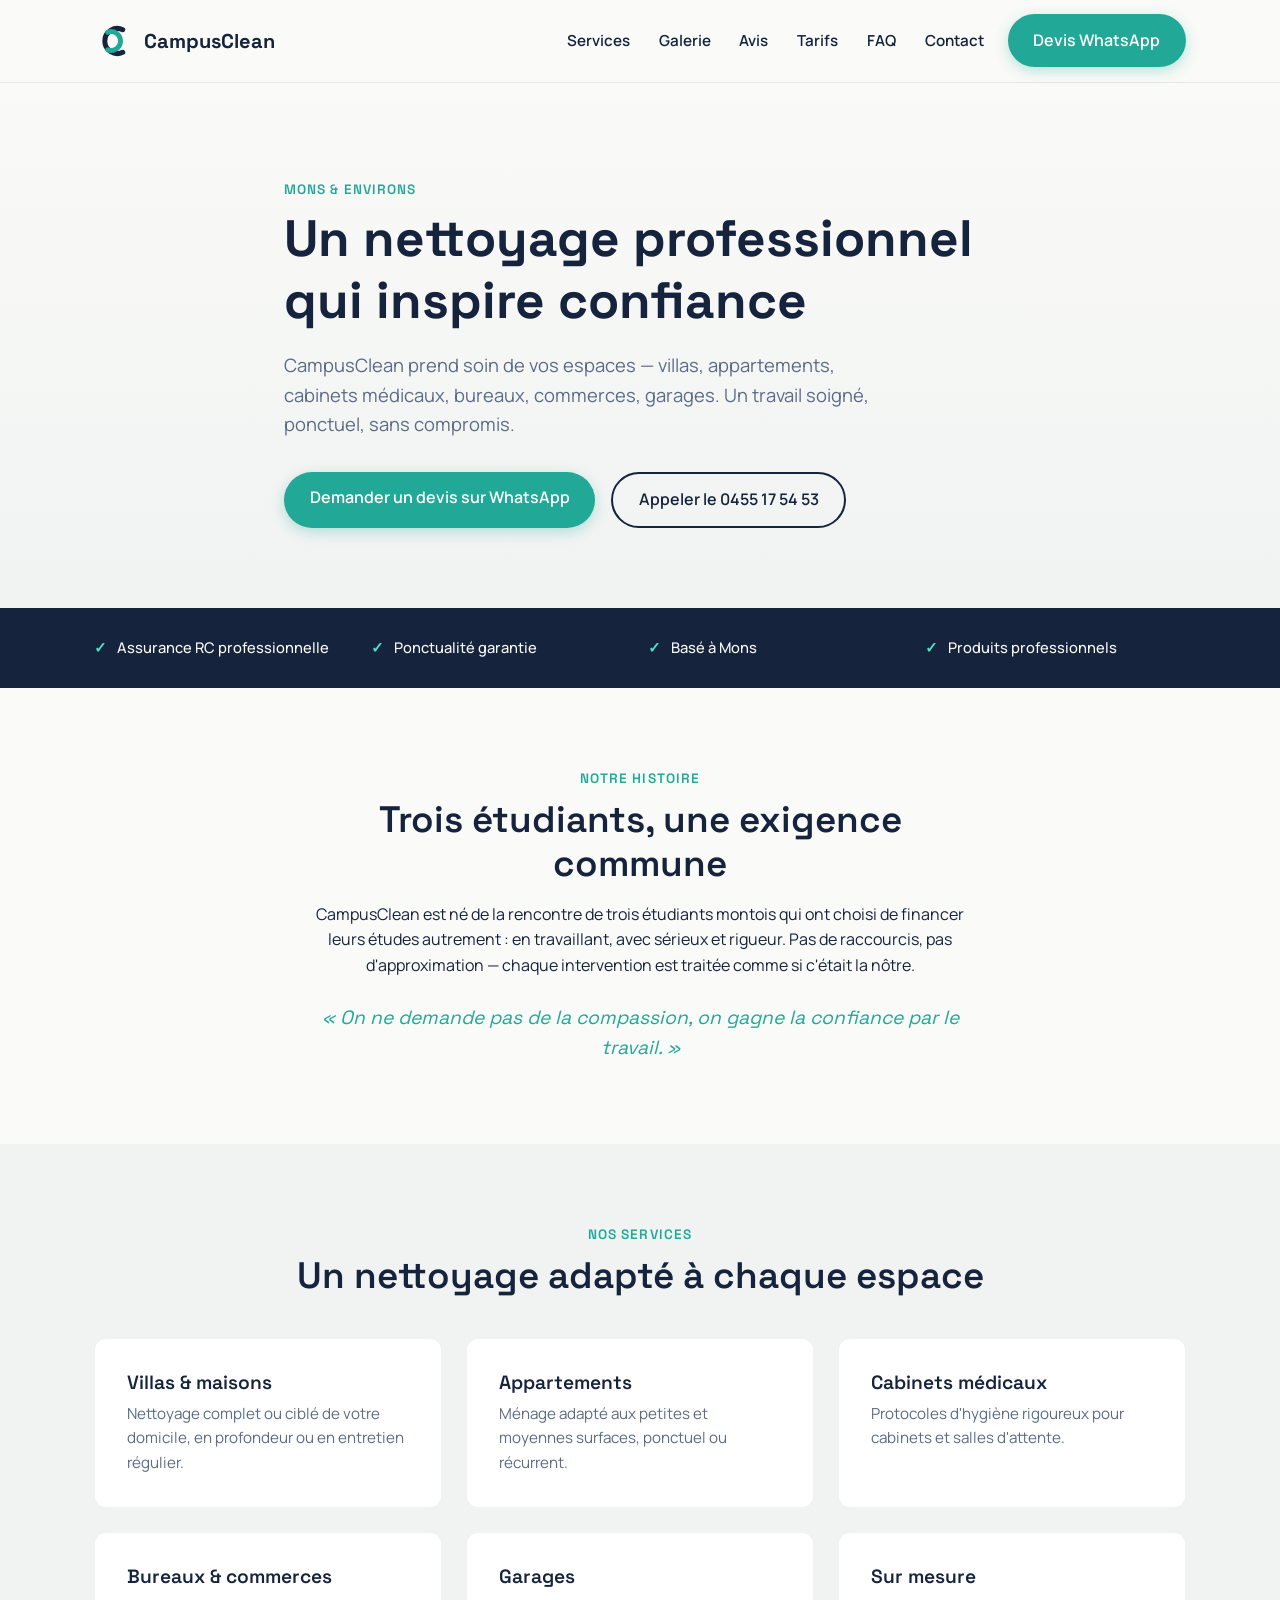
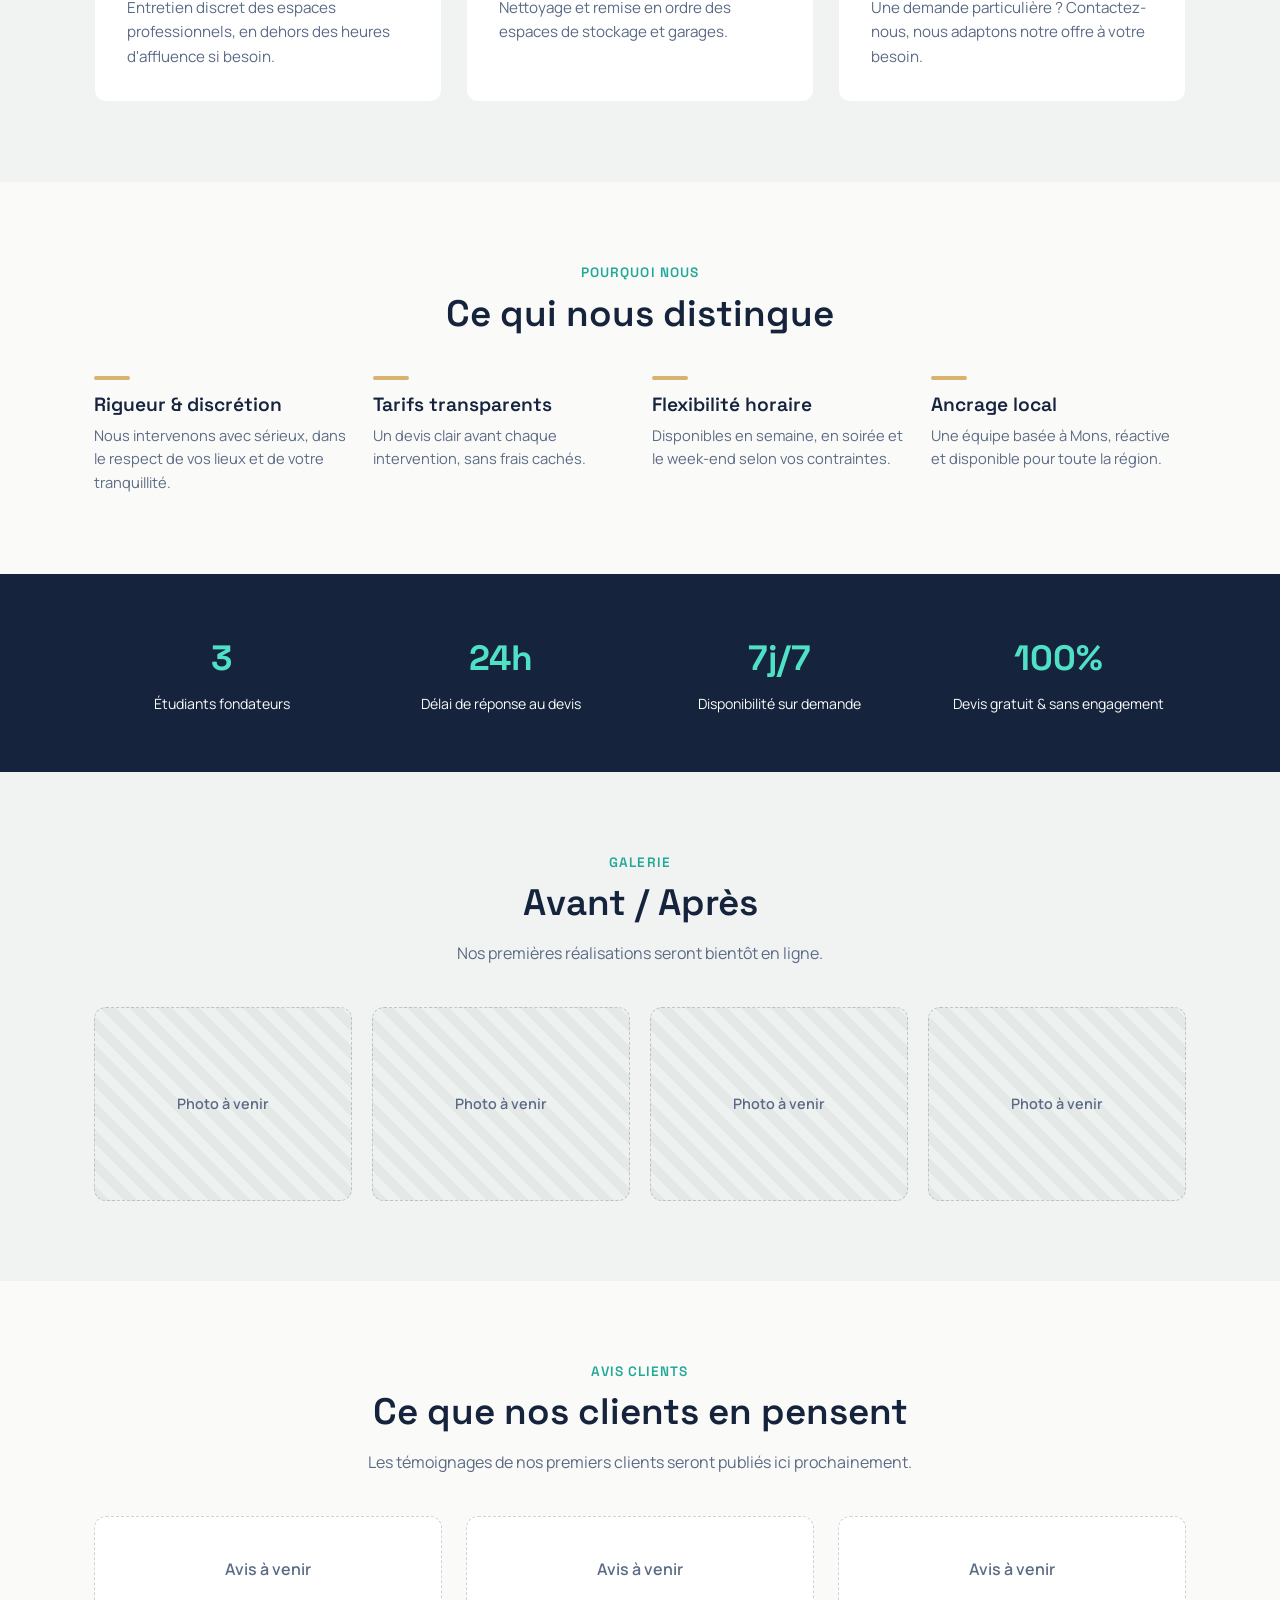
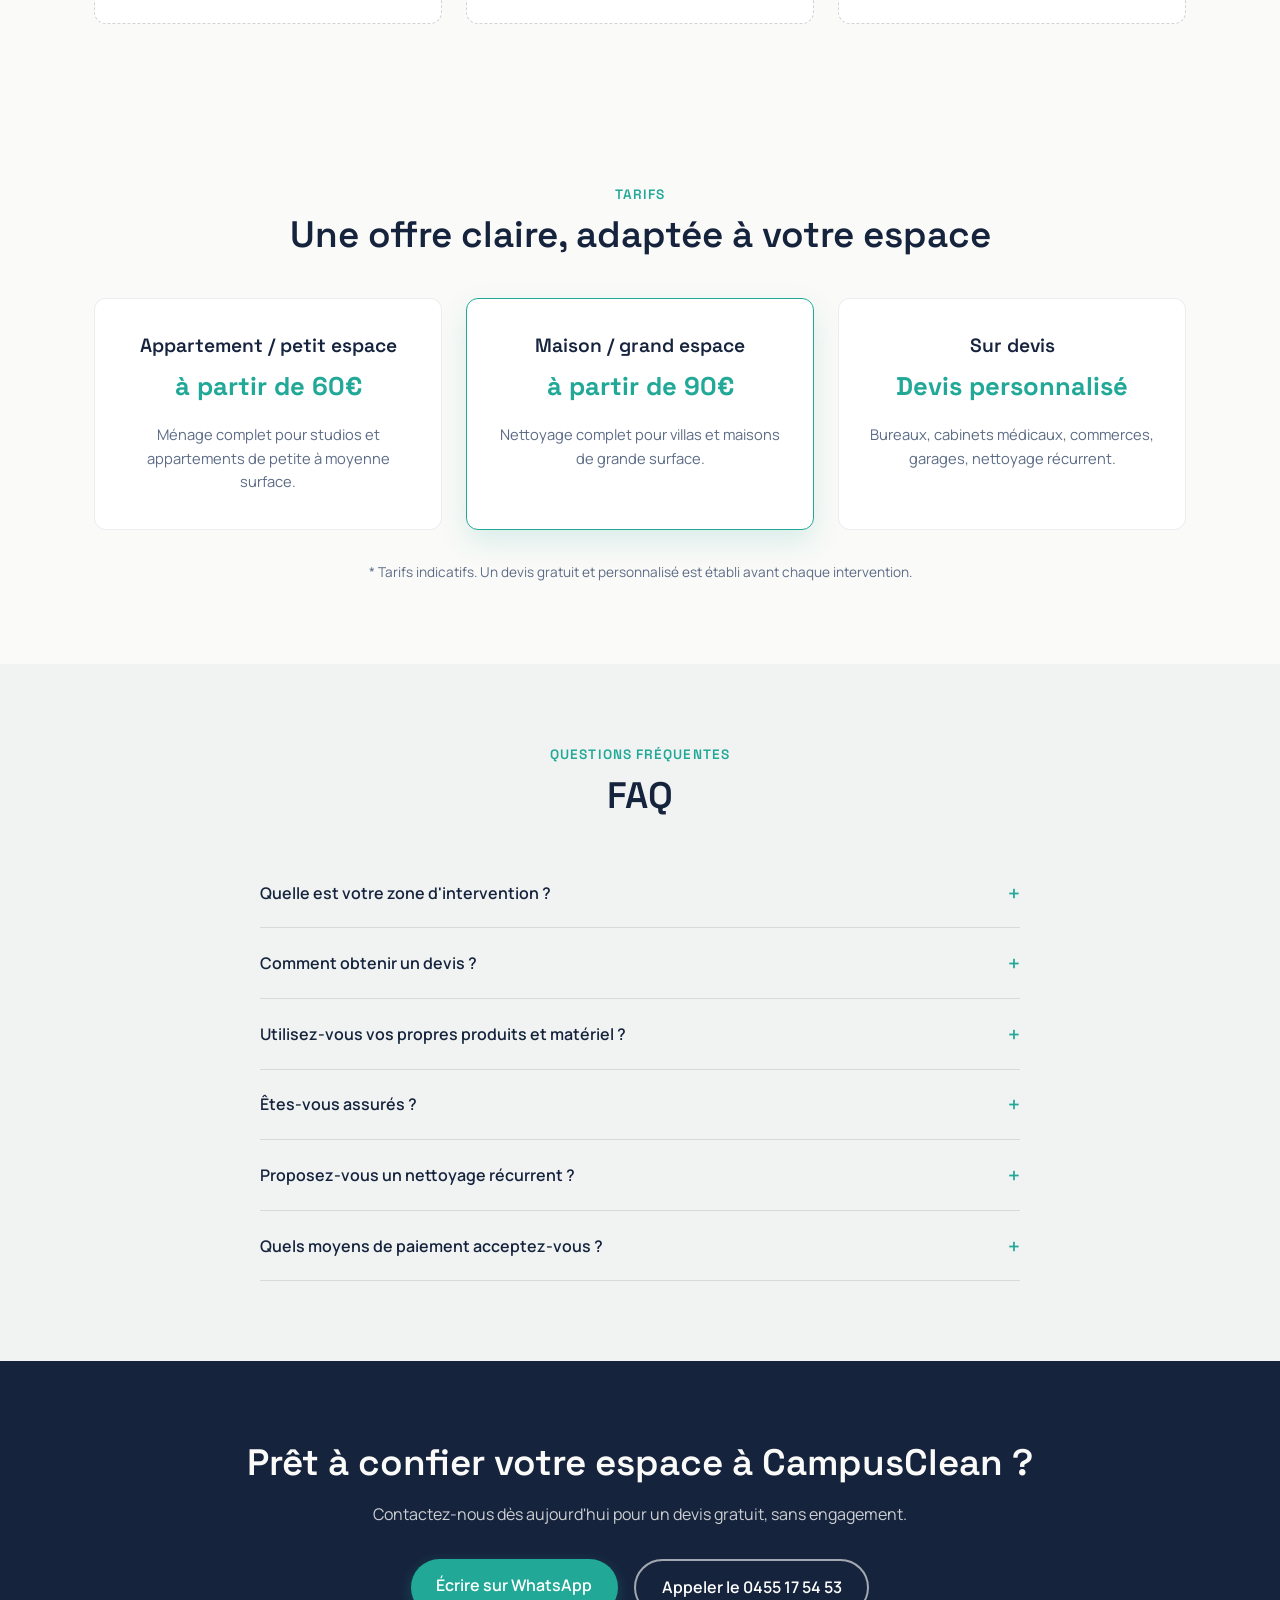
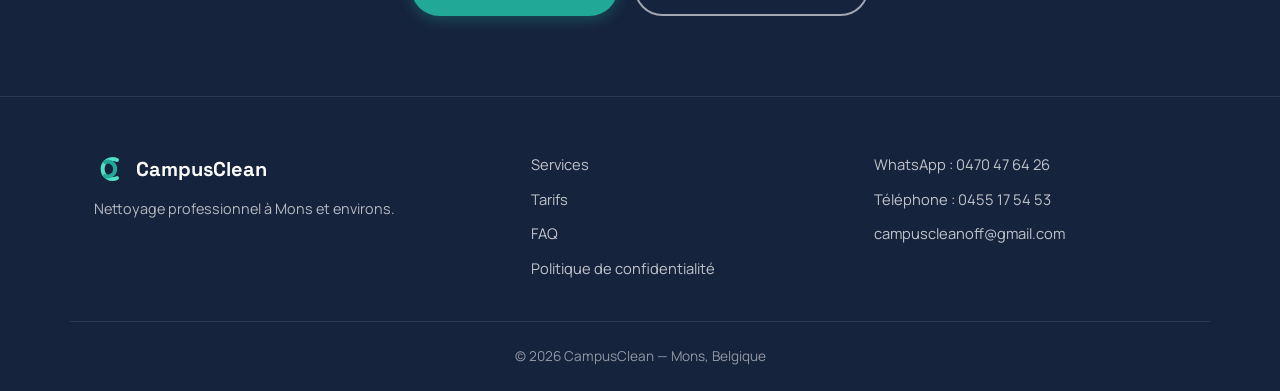
==== index.html @ a2f0e5db "Initial commit: site vitrine CampusClean Page unique (hero, services, tarifs, FAQ, avis/galerie en a" ====
<!DOCTYPE html>
<html lang="fr">
<head>
<meta charset="UTF-8">
<meta name="viewport" content="width=device-width, initial-scale=1.0">
<title>CampusClean — Nettoyage professionnel à Mons</title>
<meta name="description" content="CampusClean, service de nettoyage professionnel à Mons et environs : villas, maisons, appartements, cabinets médicaux, bureaux, commerces, garages. Devis gratuit.">
<link rel="preconnect" href="https://fonts.googleapis.com">
<link rel="preconnect" href="https://fonts.gstatic.com" crossorigin>
<link href="https://fonts.googleapis.com/css2?family=Space+Grotesk:wght@500;600;700&family=Manrope:wght@400;500;600;700&display=swap" rel="stylesheet">
<link rel="stylesheet" href="style.css">
</head>
<body>

<header class="site-header" id="top">
  <div class="container header-inner">
    <a href="#top" class="logo" aria-label="CampusClean — Accueil">
      <svg class="logo-mark" viewBox="0 0 64 64" width="40" height="40" aria-hidden="true">
        <path d="M46,14 A20,20 0 1,0 46,50" fill="none" stroke="#16233D" stroke-width="8" stroke-linecap="round"/>
        <path d="M22,18 A15,15 0 1,1 22,46" fill="none" stroke="#21A897" stroke-width="8" stroke-linecap="round"/>
      </svg>
      <span class="logo-text">CampusClean</span>
    </a>

    <nav class="main-nav" id="main-nav">
      <a href="#services">Services</a>
      <a href="#galerie">Galerie</a>
      <a href="#avis">Avis</a>
      <a href="#tarifs">Tarifs</a>
      <a href="#faq">FAQ</a>
      <a href="#contact">Contact</a>
    </nav>

    <a href="https://wa.me/32470476426" target="_blank" rel="noopener" class="btn btn-primary nav-cta">Devis WhatsApp</a>

    <button class="nav-toggle" id="nav-toggle" aria-label="Ouvrir le menu" aria-expanded="false" aria-controls="main-nav">
      <span></span><span></span><span></span>
    </button>
  </div>
</header>

<main>

  <!-- HERO -->
  <section class="hero">
    <div class="container hero-inner">
      <p class="eyebrow">Mons &amp; environs</p>
      <h1>Un nettoyage professionnel qui inspire confiance</h1>
      <p class="hero-lead">CampusClean prend soin de vos espaces — villas, appartements, cabinets médicaux, bureaux, commerces, garages. Un travail soigné, ponctuel, sans compromis.</p>
      <div class="hero-actions">
        <a href="https://wa.me/32470476426" target="_blank" rel="noopener" class="btn btn-primary">Demander un devis sur WhatsApp</a>
        <a href="tel:+32455175453" class="btn btn-ghost">Appeler le 0455 17 54 53</a>
      </div>
    </div>
  </section>

  <!-- TRUST BADGES -->
  <section class="trust-badges" aria-label="Points de confiance">
    <div class="container badges-grid">
      <div class="badge-item fade-in">
        <span class="badge-icon" aria-hidden="true">✓</span>
        <span>Assurance RC professionnelle</span>
      </div>
      <div class="badge-item fade-in">
        <span class="badge-icon" aria-hidden="true">✓</span>
        <span>Ponctualité garantie</span>
      </div>
      <div class="badge-item fade-in">
        <span class="badge-icon" aria-hidden="true">✓</span>
        <span>Basé à Mons</span>
      </div>
      <div class="badge-item fade-in">
        <span class="badge-icon" aria-hidden="true">✓</span>
        <span>Produits professionnels</span>
      </div>
    </div>
  </section>

  <!-- HISTOIRE -->
  <section class="story" id="histoire">
    <div class="container story-inner">
      <div class="fade-in">
        <p class="eyebrow">Notre histoire</p>
        <h2>Trois étudiants, une exigence commune</h2>
        <p>CampusClean est né de la rencontre de trois étudiants montois qui ont choisi de financer leurs études autrement : en travaillant, avec sérieux et rigueur. Pas de raccourcis, pas d'approximation — chaque intervention est traitée comme si c'était la nôtre.</p>
        <p class="story-quote">« On ne demande pas de la compassion, on gagne la confiance par le travail. »</p>
      </div>
    </div>
  </section>

  <!-- SERVICES -->
  <section class="services" id="services">
    <div class="container">
      <p class="eyebrow center">Nos services</p>
      <h2 class="center">Un nettoyage adapté à chaque espace</h2>
      <div class="services-grid">
        <article class="service-card fade-in">
          <h3>Villas &amp; maisons</h3>
          <p>Nettoyage complet ou ciblé de votre domicile, en profondeur ou en entretien régulier.</p>
        </article>
        <article class="service-card fade-in">
          <h3>Appartements</h3>
          <p>Ménage adapté aux petites et moyennes surfaces, ponctuel ou récurrent.</p>
        </article>
        <article class="service-card fade-in">
          <h3>Cabinets médicaux</h3>
          <p>Protocoles d'hygiène rigoureux pour cabinets et salles d'attente.</p>
        </article>
        <article class="service-card fade-in">
          <h3>Bureaux &amp; commerces</h3>
          <p>Entretien discret des espaces professionnels, en dehors des heures d'affluence si besoin.</p>
        </article>
        <article class="service-card fade-in">
          <h3>Garages</h3>
          <p>Nettoyage et remise en ordre des espaces de stockage et garages.</p>
        </article>
        <article class="service-card fade-in">
          <h3>Sur mesure</h3>
          <p>Une demande particulière ? Contactez-nous, nous adaptons notre offre à votre besoin.</p>
        </article>
      </div>
    </div>
  </section>

  <!-- POURQUOI NOUS -->
  <section class="why-us" id="pourquoi">
    <div class="container">
      <p class="eyebrow center">Pourquoi nous</p>
      <h2 class="center">Ce qui nous distingue</h2>
      <div class="why-grid">
        <div class="why-item fade-in">
          <h3>Rigueur &amp; discrétion</h3>
          <p>Nous intervenons avec sérieux, dans le respect de vos lieux et de votre tranquillité.</p>
        </div>
        <div class="why-item fade-in">
          <h3>Tarifs transparents</h3>
          <p>Un devis clair avant chaque intervention, sans frais cachés.</p>
        </div>
        <div class="why-item fade-in">
          <h3>Flexibilité horaire</h3>
          <p>Disponibles en semaine, en soirée et le week-end selon vos contraintes.</p>
        </div>
        <div class="why-item fade-in">
          <h3>Ancrage local</h3>
          <p>Une équipe basée à Mons, réactive et disponible pour toute la région.</p>
        </div>
      </div>
    </div>
  </section>

  <!-- STATS -->
  <section class="stats">
    <div class="container stats-grid">
      <div class="stat-item fade-in">
        <span class="stat-number">3</span>
        <span class="stat-label">Étudiants fondateurs</span>
      </div>
      <div class="stat-item fade-in">
        <span class="stat-number">24h</span>
        <span class="stat-label">Délai de réponse au devis</span>
      </div>
      <div class="stat-item fade-in">
        <span class="stat-number">7j/7</span>
        <span class="stat-label">Disponibilité sur demande</span>
      </div>
      <div class="stat-item fade-in">
        <span class="stat-number">100%</span>
        <span class="stat-label">Devis gratuit &amp; sans engagement</span>
      </div>
    </div>
  </section>

  <!-- GALERIE AVANT / APRES -->
  <section class="gallery" id="galerie">
    <div class="container">
      <p class="eyebrow center">Galerie</p>
      <h2 class="center">Avant / Après</h2>
      <p class="center gallery-note">Nos premières réalisations seront bientôt en ligne.</p>
      <div class="gallery-grid">
        <div class="gallery-placeholder fade-in">Photo à venir</div>
        <div class="gallery-placeholder fade-in">Photo à venir</div>
        <div class="gallery-placeholder fade-in">Photo à venir</div>
        <div class="gallery-placeholder fade-in">Photo à venir</div>
      </div>
    </div>
  </section>

  <!-- AVIS -->
  <section class="reviews" id="avis">
    <div class="container">
      <p class="eyebrow center">Avis clients</p>
      <h2 class="center">Ce que nos clients en pensent</h2>
      <p class="center gallery-note">Les témoignages de nos premiers clients seront publiés ici prochainement.</p>
      <div class="reviews-grid">
        <div class="review-placeholder fade-in">Avis à venir</div>
        <div class="review-placeholder fade-in">Avis à venir</div>
        <div class="review-placeholder fade-in">Avis à venir</div>
      </div>
    </div>
  </section>

  <!-- TARIFS -->
  <section class="pricing" id="tarifs">
    <div class="container">
      <p class="eyebrow center">Tarifs</p>
      <h2 class="center">Une offre claire, adaptée à votre espace</h2>
      <div class="pricing-grid">
        <div class="pricing-card fade-in">
          <h3>Appartement / petit espace</h3>
          <p class="price">à partir de 60€</p>
          <p>Ménage complet pour studios et appartements de petite à moyenne surface.</p>
        </div>
        <div class="pricing-card pricing-card-highlight fade-in">
          <h3>Maison / grand espace</h3>
          <p class="price">à partir de 90€</p>
          <p>Nettoyage complet pour villas et maisons de grande surface.</p>
        </div>
        <div class="pricing-card fade-in">
          <h3>Sur devis</h3>
          <p class="price">Devis personnalisé</p>
          <p>Bureaux, cabinets médicaux, commerces, garages, nettoyage récurrent.</p>
        </div>
      </div>
      <p class="center pricing-disclaimer">* Tarifs indicatifs. Un devis gratuit et personnalisé est établi avant chaque intervention.</p>
    </div>
  </section>

  <!-- FAQ -->
  <section class="faq" id="faq">
    <div class="container">
      <p class="eyebrow center">Questions fréquentes</p>
      <h2 class="center">FAQ</h2>
      <div class="faq-list">
        <div class="faq-item">
          <button class="faq-question" aria-expanded="false">
            Quelle est votre zone d'intervention ?
            <span class="faq-icon" aria-hidden="true">+</span>
          </button>
          <div class="faq-answer">
            <p>Nous intervenons à Mons et dans les environs. Contactez-nous pour vérifier la disponibilité pour votre adresse.</p>
          </div>
        </div>
        <div class="faq-item">
          <button class="faq-question" aria-expanded="false">
            Comment obtenir un devis ?
            <span class="faq-icon" aria-hidden="true">+</span>
          </button>
          <div class="faq-answer">
            <p>Le plus simple est de nous contacter via WhatsApp au 0470 47 64 26. Nous vous répondons sous 24h avec un devis gratuit et sans engagement.</p>
          </div>
        </div>
        <div class="faq-item">
          <button class="faq-question" aria-expanded="false">
            Utilisez-vous vos propres produits et matériel ?
            <span class="faq-icon" aria-hidden="true">+</span>
          </button>
          <div class="faq-answer">
            <p>Oui, nous venons avec nos propres produits professionnels et notre matériel, sauf demande particulière de votre part.</p>
          </div>
        </div>
        <div class="faq-item">
          <button class="faq-question" aria-expanded="false">
            Êtes-vous assurés ?
            <span class="faq-icon" aria-hidden="true">+</span>
          </button>
          <div class="faq-answer">
            <p>Oui, nous disposons d'une assurance responsabilité civile professionnelle couvrant nos interventions.</p>
          </div>
        </div>
        <div class="faq-item">
          <button class="faq-question" aria-expanded="false">
            Proposez-vous un nettoyage récurrent ?
            <span class="faq-icon" aria-hidden="true">+</span>
          </button>
          <div class="faq-answer">
            <p>Oui, nous proposons des formules ponctuelles ou récurrentes (hebdomadaire, bimensuelle, mensuelle) selon vos besoins.</p>
          </div>
        </div>
        <div class="faq-item">
          <button class="faq-question" aria-expanded="false">
            Quels moyens de paiement acceptez-vous ?
            <span class="faq-icon" aria-hidden="true">+</span>
          </button>
          <div class="faq-answer">
            <p>Les modalités de paiement sont convenues ensemble lors de l'établissement du devis.</p>
          </div>
        </div>
      </div>
    </div>
  </section>

  <!-- CTA FINAL -->
  <section class="cta-final" id="contact">
    <div class="container cta-inner">
      <h2>Prêt à confier votre espace à CampusClean ?</h2>
      <p>Contactez-nous dès aujourd'hui pour un devis gratuit, sans engagement.</p>
      <div class="hero-actions">
        <a href="https://wa.me/32470476426" target="_blank" rel="noopener" class="btn btn-primary">Écrire sur WhatsApp</a>
        <a href="tel:+32455175453" class="btn btn-ghost-light">Appeler le 0455 17 54 53</a>
      </div>
    </div>
  </section>

</main>

<footer class="site-footer">
  <div class="container footer-inner">
    <div class="footer-brand">
      <a href="#top" class="logo" aria-label="CampusClean — Accueil">
        <svg class="logo-mark" viewBox="0 0 64 64" width="32" height="32" aria-hidden="true">
          <path d="M46,14 A20,20 0 1,0 46,50" fill="none" stroke="#4FE0C6" stroke-width="8" stroke-linecap="round"/>
          <path d="M22,18 A15,15 0 1,1 22,46" fill="none" stroke="#21A897" stroke-width="8" stroke-linecap="round"/>
        </svg>
        <span class="logo-text logo-text-light">CampusClean</span>
      </a>
      <p>Nettoyage professionnel à Mons et environs.</p>
    </div>

    <nav class="footer-nav" aria-label="Navigation footer">
      <a href="#services">Services</a>
      <a href="#tarifs">Tarifs</a>
      <a href="#faq">FAQ</a>
      <a href="privacy.html">Politique de confidentialité</a>
    </nav>

    <div class="footer-contact">
      <a href="https://wa.me/32470476426" target="_blank" rel="noopener">WhatsApp : 0470 47 64 26</a>
      <a href="tel:+32455175453">Téléphone : 0455 17 54 53</a>
      <a href="mailto:campuscleanoff@gmail.com">campuscleanoff@gmail.com</a>
    </div>
  </div>
  <div class="container footer-bottom">
    <p>&copy; <span id="year"></span> CampusClean — Mons, Belgique</p>
  </div>
</footer>

<script src="script.js"></script>
</body>
</html>
---- style.css ----
/* ==========================================================================
   CampusClean — style.css
   ========================================================================== */

:root {
  --marine: #16233D;
  --turquoise: #21A897;
  --menthe: #4FE0C6;
  --sable: #D9B26F;
  --blanc-casse: #FAFAF8;

  --text-dark: var(--marine);
  --text-light: #FAFAF8;
  --text-muted: #5C6B85;

  --font-title: 'Space Grotesk', sans-serif;
  --font-body: 'Manrope', sans-serif;

  --container-width: 1140px;
  --radius: 12px;
  --transition: 0.25s ease;
}

* {
  box-sizing: border-box;
  margin: 0;
  padding: 0;
}

html {
  scroll-behavior: smooth;
}

body {
  font-family: var(--font-body);
  color: var(--text-dark);
  background: var(--blanc-casse);
  line-height: 1.6;
  -webkit-font-smoothing: antialiased;
}

img {
  max-width: 100%;
  display: block;
}

a {
  color: inherit;
  text-decoration: none;
}

h1, h2, h3 {
  font-family: var(--font-title);
  line-height: 1.2;
  color: var(--marine);
}

h1 { font-size: clamp(2.2rem, 5vw, 3.2rem); font-weight: 700; }
h2 { font-size: clamp(1.7rem, 3.5vw, 2.3rem); font-weight: 600; margin-bottom: 1rem; }
h3 { font-size: 1.2rem; font-weight: 600; margin-bottom: 0.5rem; }

.container {
  max-width: var(--container-width);
  margin: 0 auto;
  padding: 0 1.5rem;
}

.center { text-align: center; }

.eyebrow {
  font-family: var(--font-title);
  color: var(--turquoise);
  text-transform: uppercase;
  letter-spacing: 0.08em;
  font-size: 0.85rem;
  font-weight: 600;
  margin-bottom: 0.5rem;
}

.eyebrow.center { display: block; text-align: center; }

/* Buttons */
.btn {
  display: inline-block;
  padding: 0.85rem 1.6rem;
  border-radius: 999px;
  font-weight: 600;
  font-family: var(--font-body);
  transition: transform var(--transition), box-shadow var(--transition), background var(--transition);
  white-space: nowrap;
}

.btn-primary {
  background: var(--turquoise);
  color: #fff;
  box-shadow: 0 4px 14px rgba(33, 168, 151, 0.3);
}

.btn-primary:hover {
  background: #1c9484;
  transform: translateY(-2px);
}

.btn-ghost {
  background: transparent;
  color: var(--marine);
  border: 2px solid var(--marine);
}

.btn-ghost:hover {
  background: var(--marine);
  color: #fff;
}

.btn-ghost-light {
  background: transparent;
  color: #fff;
  border: 2px solid rgba(255,255,255,0.6);
}

.btn-ghost-light:hover {
  background: #fff;
  color: var(--marine);
}

/* Header */
.site-header {
  position: sticky;
  top: 0;
  z-index: 100;
  background: rgba(250, 250, 248, 0.92);
  backdrop-filter: blur(8px);
  border-bottom: 1px solid rgba(22, 35, 61, 0.08);
}

.header-inner {
  display: flex;
  align-items: center;
  gap: 1.5rem;
  padding-top: 0.9rem;
  padding-bottom: 0.9rem;
}

.logo {
  display: flex;
  align-items: center;
  gap: 0.6rem;
  margin-right: auto;
}

.logo-text {
  font-family: var(--font-title);
  font-weight: 700;
  font-size: 1.25rem;
  color: var(--marine);
}

.logo-text-light { color: var(--blanc-casse); }

.main-nav {
  display: flex;
  gap: 1.8rem;
}

.main-nav a {
  font-weight: 600;
  font-size: 0.95rem;
  color: var(--marine);
  transition: color var(--transition);
}

.main-nav a:hover { color: var(--turquoise); }

.nav-cta { flex-shrink: 0; }

.nav-toggle {
  display: none;
  flex-direction: column;
  justify-content: center;
  gap: 5px;
  width: 32px;
  height: 32px;
  background: none;
  border: none;
  cursor: pointer;
}

.nav-toggle span {
  display: block;
  height: 2px;
  background: var(--marine);
  border-radius: 2px;
  transition: transform var(--transition), opacity var(--transition);
}

/* Hero */
.hero {
  padding: 6rem 0 5rem;
  background: linear-gradient(180deg, #FAFAF8 0%, #F0F3F2 100%);
}

.hero-inner {
  max-width: 760px;
}

.hero-lead {
  font-size: 1.15rem;
  color: var(--text-muted);
  margin: 1.25rem 0 2rem;
  max-width: 620px;
}

.hero-actions {
  display: flex;
  flex-wrap: wrap;
  gap: 1rem;
}

/* Trust badges */
.trust-badges {
  background: var(--marine);
  padding: 1.75rem 0;
}

.badges-grid {
  display: grid;
  grid-template-columns: repeat(4, 1fr);
  gap: 1rem;
}

.badge-item {
  display: flex;
  align-items: center;
  gap: 0.6rem;
  color: var(--blanc-casse);
  font-size: 0.92rem;
  font-weight: 500;
}

.badge-icon {
  color: var(--menthe);
  font-weight: 700;
}

/* Story */
.story {
  padding: 5rem 0;
}

.story-inner {
  max-width: 720px;
  margin: 0 auto;
  text-align: center;
}

.story-quote {
  margin-top: 1.5rem;
  font-family: var(--font-title);
  font-style: italic;
  font-size: 1.2rem;
  color: var(--turquoise);
}

/* Services */
.services {
  padding: 5rem 0;
  background: #F0F3F2;
}

.services-grid {
  display: grid;
  grid-template-columns: repeat(3, 1fr);
  gap: 1.5rem;
  margin-top: 2.5rem;
}

.service-card {
  background: #fff;
  padding: 2rem;
  border-radius: var(--radius);
  border: 1px solid rgba(22, 35, 61, 0.06);
  transition: transform var(--transition), box-shadow var(--transition);
}

.service-card:hover {
  transform: translateY(-4px);
  box-shadow: 0 12px 24px rgba(22, 35, 61, 0.08);
}

.service-card p { color: var(--text-muted); font-size: 0.95rem; }

/* Why us */
.why-us {
  padding: 5rem 0;
}

.why-grid {
  display: grid;
  grid-template-columns: repeat(4, 1fr);
  gap: 1.5rem;
  margin-top: 2.5rem;
}

.why-item p {
  color: var(--text-muted);
  font-size: 0.92rem;
}

.why-item h3::before {
  content: '';
  display: block;
  width: 36px;
  height: 4px;
  background: var(--sable);
  border-radius: 2px;
  margin-bottom: 0.8rem;
}

/* Stats */
.stats {
  background: var(--marine);
  padding: 3.5rem 0;
}

.stats-grid {
  display: grid;
  grid-template-columns: repeat(4, 1fr);
  gap: 1.5rem;
  text-align: center;
}

.stat-number {
  display: block;
  font-family: var(--font-title);
  font-size: 2.2rem;
  font-weight: 700;
  color: var(--menthe);
}

.stat-label {
  display: block;
  color: var(--blanc-casse);
  font-size: 0.88rem;
  margin-top: 0.4rem;
}

/* Gallery */
.gallery, .reviews {
  padding: 5rem 0;
}

.gallery { background: #F0F3F2; }

.gallery-note {
  color: var(--text-muted);
  margin-top: 0.5rem;
  margin-bottom: 2.5rem;
}

.gallery-grid {
  display: grid;
  grid-template-columns: repeat(4, 1fr);
  gap: 1.25rem;
}

.gallery-placeholder {
  aspect-ratio: 4 / 3;
  background: repeating-linear-gradient(45deg, #E4E9E7, #E4E9E7 10px, #EDF1EF 10px, #EDF1EF 20px);
  border-radius: var(--radius);
  display: flex;
  align-items: center;
  justify-content: center;
  color: var(--text-muted);
  font-size: 0.9rem;
  font-weight: 600;
  border: 1px dashed rgba(22, 35, 61, 0.2);
}

/* Reviews */
.reviews-grid {
  display: grid;
  grid-template-columns: repeat(3, 1fr);
  gap: 1.5rem;
}

.review-placeholder {
  background: #fff;
  border: 1px dashed rgba(22, 35, 61, 0.2);
  border-radius: var(--radius);
  padding: 2.5rem 1.5rem;
  text-align: center;
  color: var(--text-muted);
  font-weight: 600;
}

/* Pricing */
.pricing {
  padding: 5rem 0;
}

.pricing-grid {
  display: grid;
  grid-template-columns: repeat(3, 1fr);
  gap: 1.5rem;
  margin-top: 2.5rem;
}

.pricing-card {
  background: #fff;
  border: 1px solid rgba(22, 35, 61, 0.08);
  border-radius: var(--radius);
  padding: 2.2rem 1.75rem;
  text-align: center;
}

.pricing-card-highlight {
  border-color: var(--turquoise);
  box-shadow: 0 12px 28px rgba(33, 168, 151, 0.15);
}

.pricing-card .price {
  font-family: var(--font-title);
  font-size: 1.6rem;
  font-weight: 700;
  color: var(--turquoise);
  margin: 0.6rem 0 1rem;
}

.pricing-card p:last-child {
  color: var(--text-muted);
  font-size: 0.92rem;
}

.pricing-disclaimer {
  margin-top: 2rem;
  color: var(--text-muted);
  font-size: 0.85rem;
}

/* FAQ */
.faq {
  padding: 5rem 0;
  background: #F0F3F2;
}

.faq-list {
  max-width: 760px;
  margin: 2.5rem auto 0;
}

.faq-item {
  border-bottom: 1px solid rgba(22, 35, 61, 0.12);
}

.faq-question {
  width: 100%;
  display: flex;
  justify-content: space-between;
  align-items: center;
  background: none;
  border: none;
  text-align: left;
  font-family: var(--font-body);
  font-weight: 600;
  font-size: 1rem;
  color: var(--marine);
  padding: 1.3rem 0;
  cursor: pointer;
}

.faq-icon {
  font-size: 1.3rem;
  color: var(--turquoise);
  transition: transform var(--transition);
  flex-shrink: 0;
  margin-left: 1rem;
}

.faq-question[aria-expanded="true"] .faq-icon {
  transform: rotate(45deg);
}

.faq-answer {
  max-height: 0;
  overflow: hidden;
  transition: max-height var(--transition), padding var(--transition);
}

.faq-answer p {
  color: var(--text-muted);
  padding-bottom: 1.3rem;
}

.faq-item.open .faq-answer {
  max-height: 300px;
}

/* CTA final */
.cta-final {
  background: var(--marine);
  padding: 5rem 0;
  text-align: center;
}

.cta-final h2 { color: var(--blanc-casse); }

.cta-final p {
  color: rgba(250, 250, 248, 0.8);
  margin-bottom: 2rem;
}

.cta-inner .hero-actions {
  justify-content: center;
}

/* Footer */
.site-footer {
  background: var(--marine);
  padding-top: 3.5rem;
  border-top: 1px solid rgba(250, 250, 248, 0.1);
}

.footer-inner {
  display: grid;
  grid-template-columns: 1.3fr 1fr 1fr;
  gap: 2rem;
  padding-bottom: 2.5rem;
}

.footer-brand p {
  color: rgba(250, 250, 248, 0.7);
  margin-top: 0.75rem;
  font-size: 0.9rem;
}

.footer-nav, .footer-contact {
  display: flex;
  flex-direction: column;
  gap: 0.7rem;
}

.footer-nav a, .footer-contact a {
  color: rgba(250, 250, 248, 0.75);
  font-size: 0.92rem;
  transition: color var(--transition);
}

.footer-nav a:hover, .footer-contact a:hover {
  color: var(--menthe);
}

.footer-bottom {
  border-top: 1px solid rgba(250, 250, 248, 0.1);
  padding: 1.5rem 0;
}

.footer-bottom p {
  color: rgba(250, 250, 248, 0.55);
  font-size: 0.85rem;
  text-align: center;
}

/* Scroll animations */
.fade-in {
  opacity: 0;
  transform: translateY(20px);
  transition: opacity 0.6s ease, transform 0.6s ease;
}

.fade-in.in-view {
  opacity: 1;
  transform: translateY(0);
}

/* Responsive */
@media (max-width: 900px) {
  .main-nav { display: none; }
  .nav-toggle { display: flex; }
  .nav-cta { display: none; }

  .main-nav.open {
    display: flex;
    flex-direction: column;
    position: absolute;
    top: 100%;
    left: 0;
    right: 0;
    background: var(--blanc-casse);
    padding: 1.5rem;
    border-bottom: 1px solid rgba(22, 35, 61, 0.08);
    gap: 1.2rem;
  }

  .badges-grid,
  .services-grid,
  .why-grid,
  .stats-grid,
  .gallery-grid,
  .reviews-grid,
  .pricing-grid {
    grid-template-columns: repeat(2, 1fr);
  }

  .footer-inner {
    grid-template-columns: 1fr;
  }
}

@media (max-width: 560px) {
  .badges-grid,
  .services-grid,
  .why-grid,
  .stats-grid,
  .gallery-grid,
  .reviews-grid,
  .pricing-grid {
    grid-template-columns: 1fr;
  }

  .hero-actions { flex-direction: column; }
  .hero-actions .btn { text-align: center; }
}
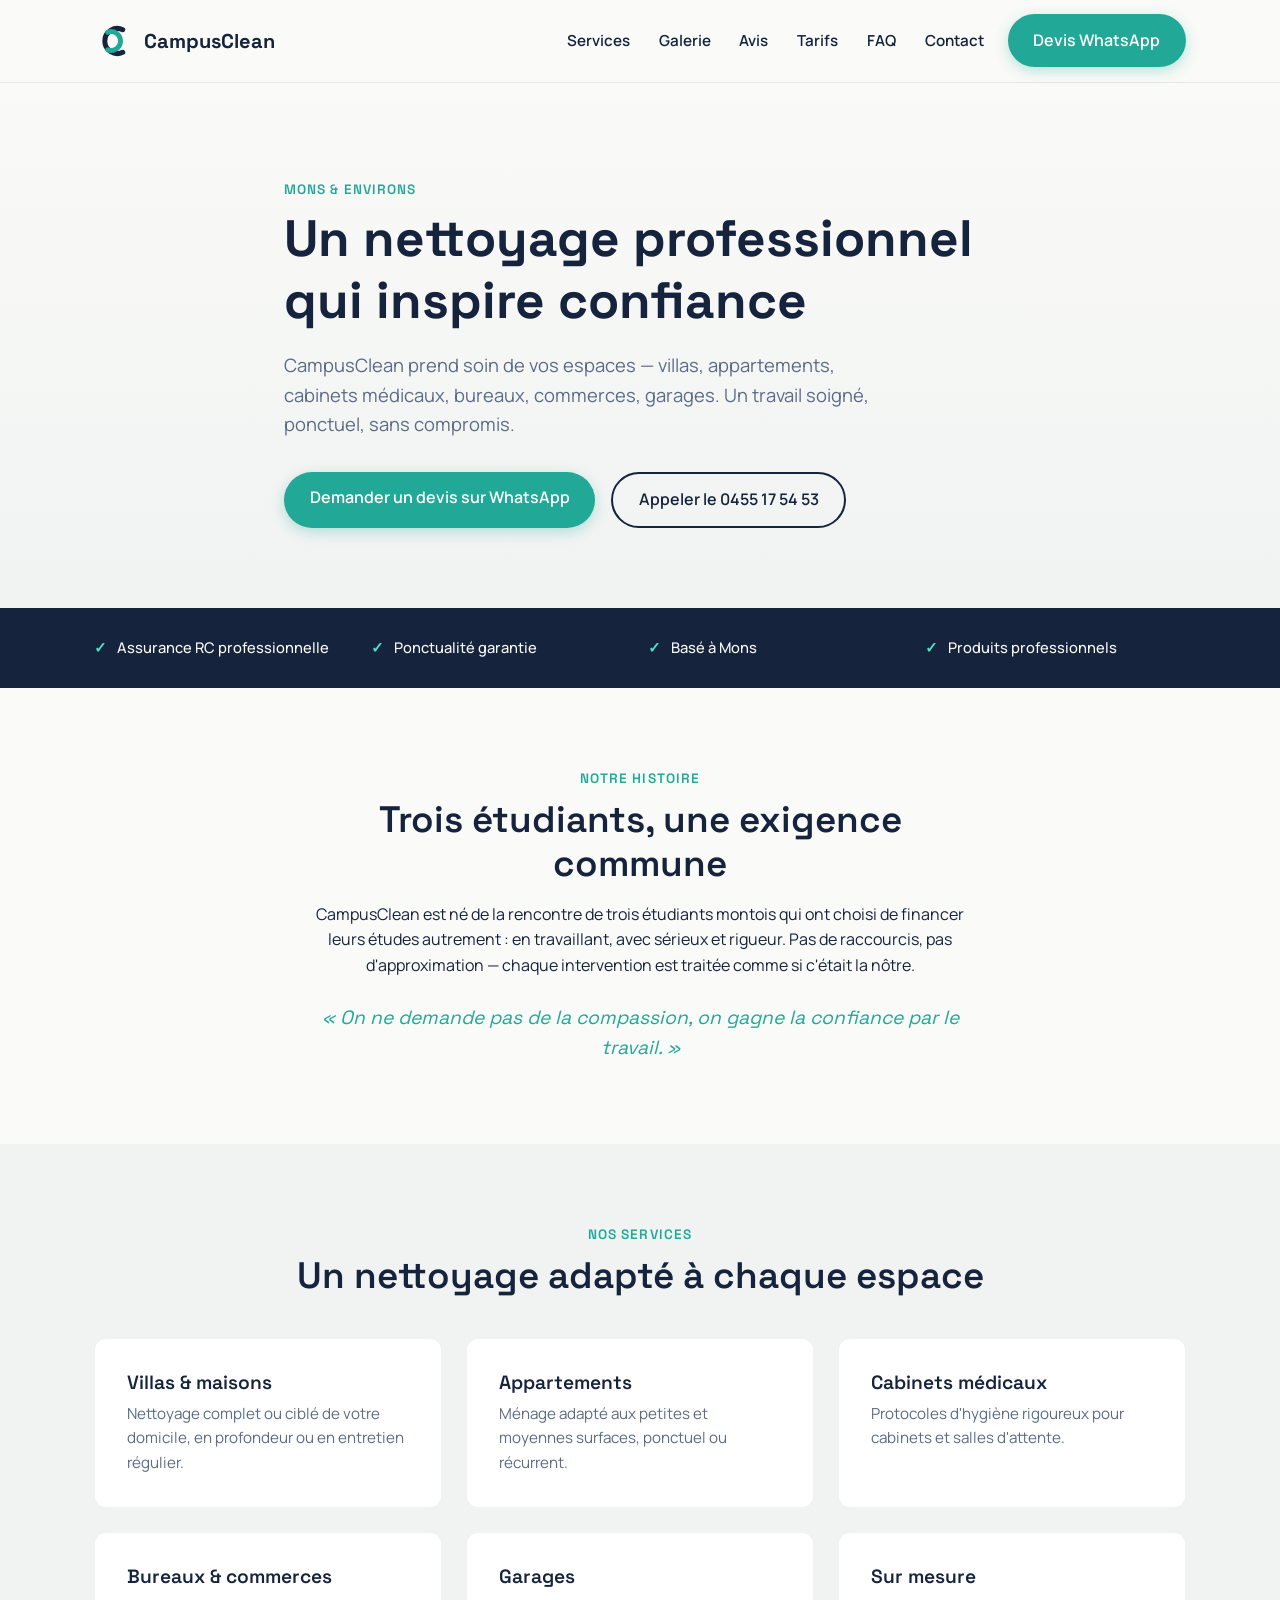
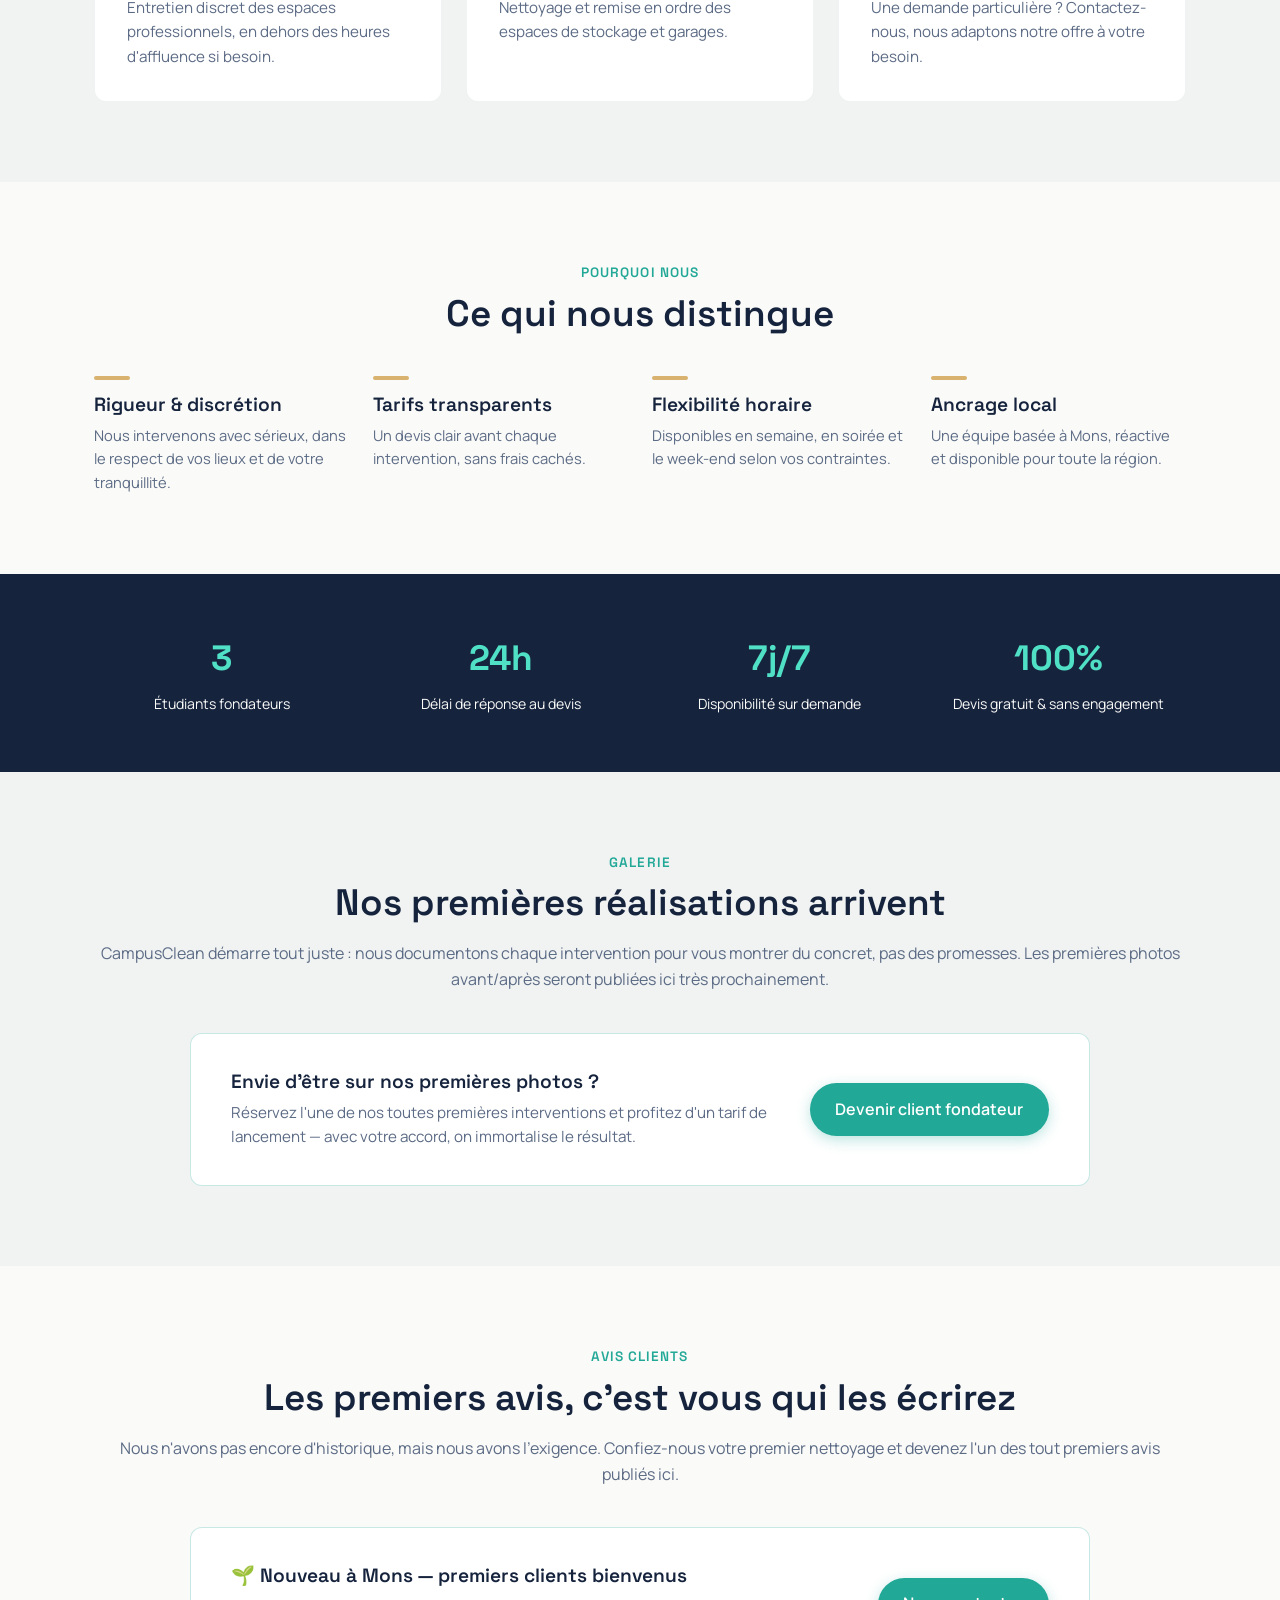
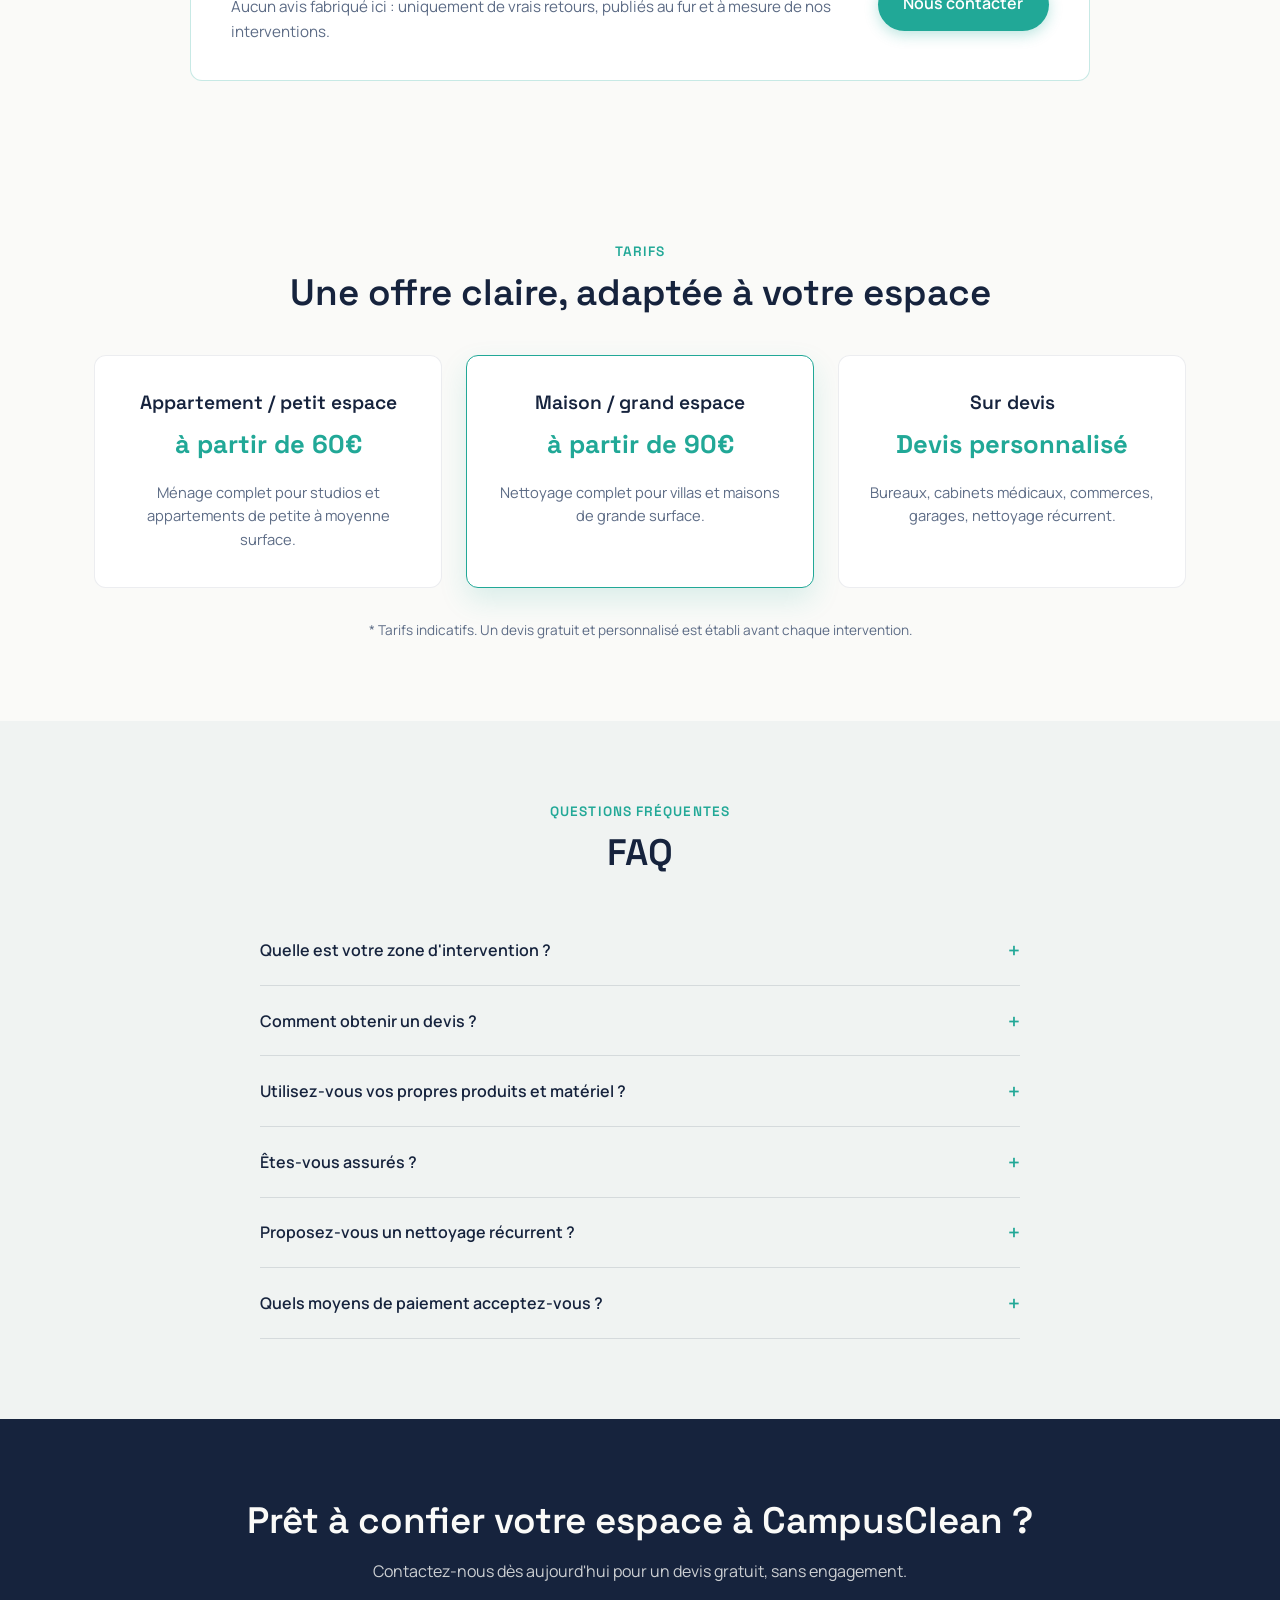
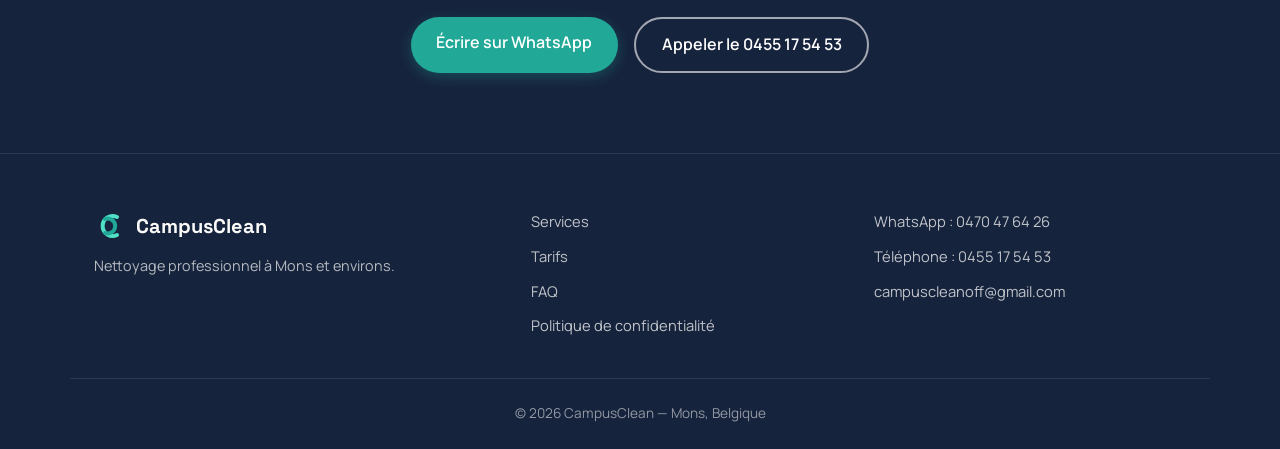
==== commit ef460a2c: "Remplace les placeholders avis/galerie par un message honnête Le site vient de démarrer : au lieu de" ====
--- a/index.html
+++ b/index.html
@@ -174,13 +174,14 @@
   <section class="gallery" id="galerie">
     <div class="container">
       <p class="eyebrow center">Galerie</p>
-      <h2 class="center">Avant / Après</h2>
-      <p class="center gallery-note">Nos premières réalisations seront bientôt en ligne.</p>
-      <div class="gallery-grid">
-        <div class="gallery-placeholder fade-in">Photo à venir</div>
-        <div class="gallery-placeholder fade-in">Photo à venir</div>
-        <div class="gallery-placeholder fade-in">Photo à venir</div>
-        <div class="gallery-placeholder fade-in">Photo à venir</div>
+      <h2 class="center">Nos premières réalisations arrivent</h2>
+      <p class="center gallery-note">CampusClean démarre tout juste : nous documentons chaque intervention pour vous montrer du concret, pas des promesses. Les premières photos avant/après seront publiées ici très prochainement.</p>
+      <div class="launch-callout fade-in">
+        <div>
+          <h3>Envie d'être sur nos premières photos ?</h3>
+          <p>Réservez l'une de nos toutes premières interventions et profitez d'un tarif de lancement — avec votre accord, on immortalise le résultat.</p>
+        </div>
+        <a href="https://wa.me/32470476426" target="_blank" rel="noopener" class="btn btn-primary">Devenir client fondateur</a>
       </div>
     </div>
   </section>
@@ -189,12 +190,14 @@
   <section class="reviews" id="avis">
     <div class="container">
       <p class="eyebrow center">Avis clients</p>
-      <h2 class="center">Ce que nos clients en pensent</h2>
-      <p class="center gallery-note">Les témoignages de nos premiers clients seront publiés ici prochainement.</p>
-      <div class="reviews-grid">
-        <div class="review-placeholder fade-in">Avis à venir</div>
-        <div class="review-placeholder fade-in">Avis à venir</div>
-        <div class="review-placeholder fade-in">Avis à venir</div>
+      <h2 class="center">Les premiers avis, c'est vous qui les écrirez</h2>
+      <p class="center gallery-note">Nous n'avons pas encore d'historique, mais nous avons l'exigence. Confiez-nous votre premier nettoyage et devenez l'un des tout premiers avis publiés ici.</p>
+      <div class="launch-callout fade-in">
+        <div>
+          <h3>🌱 Nouveau à Mons — premiers clients bienvenus</h3>
+          <p>Aucun avis fabriqué ici : uniquement de vrais retours, publiés au fur et à mesure de nos interventions.</p>
+        </div>
+        <a href="https://wa.me/32470476426" target="_blank" rel="noopener" class="btn btn-primary">Nous contacter</a>
       </div>
     </div>
   </section>
--- a/style.css
+++ b/style.css
@@ -357,40 +357,31 @@
   margin-bottom: 2.5rem;
 }
 
-.gallery-grid {
-  display: grid;
-  grid-template-columns: repeat(4, 1fr);
-  gap: 1.25rem;
-}
-
-.gallery-placeholder {
-  aspect-ratio: 4 / 3;
-  background: repeating-linear-gradient(45deg, #E4E9E7, #E4E9E7 10px, #EDF1EF 10px, #EDF1EF 20px);
+/* Launch callout (Gallery / Reviews — honest "just starting" framing) */
+.launch-callout {
+  display: flex;
+  align-items: center;
+  justify-content: space-between;
+  gap: 2rem;
+  background: #fff;
+  border: 1px solid rgba(33, 168, 151, 0.25);
   border-radius: var(--radius);
-  display: flex;
-  align-items: center;
-  justify-content: center;
+  padding: 2.25rem 2.5rem;
+  max-width: 900px;
+  margin: 0 auto;
+}
+
+.launch-callout h3 {
+  margin-bottom: 0.5rem;
+}
+
+.launch-callout p {
   color: var(--text-muted);
-  font-size: 0.9rem;
-  font-weight: 600;
-  border: 1px dashed rgba(22, 35, 61, 0.2);
-}
-
-/* Reviews */
-.reviews-grid {
-  display: grid;
-  grid-template-columns: repeat(3, 1fr);
-  gap: 1.5rem;
-}
-
-.review-placeholder {
-  background: #fff;
-  border: 1px dashed rgba(22, 35, 61, 0.2);
-  border-radius: var(--radius);
-  padding: 2.5rem 1.5rem;
-  text-align: center;
-  color: var(--text-muted);
-  font-weight: 600;
+  font-size: 0.95rem;
+}
+
+.launch-callout .btn {
+  flex-shrink: 0;
 }
 
 /* Pricing */
@@ -595,14 +586,17 @@
   .services-grid,
   .why-grid,
   .stats-grid,
-  .gallery-grid,
-  .reviews-grid,
   .pricing-grid {
     grid-template-columns: repeat(2, 1fr);
   }
 
   .footer-inner {
     grid-template-columns: 1fr;
+  }
+
+  .launch-callout {
+    flex-direction: column;
+    text-align: center;
   }
 }
 
@@ -611,12 +605,14 @@
   .services-grid,
   .why-grid,
   .stats-grid,
-  .gallery-grid,
-  .reviews-grid,
   .pricing-grid {
     grid-template-columns: 1fr;
   }
 
   .hero-actions { flex-direction: column; }
   .hero-actions .btn { text-align: center; }
-}
+
+  .launch-callout {
+    padding: 1.75rem;
+  }
+}
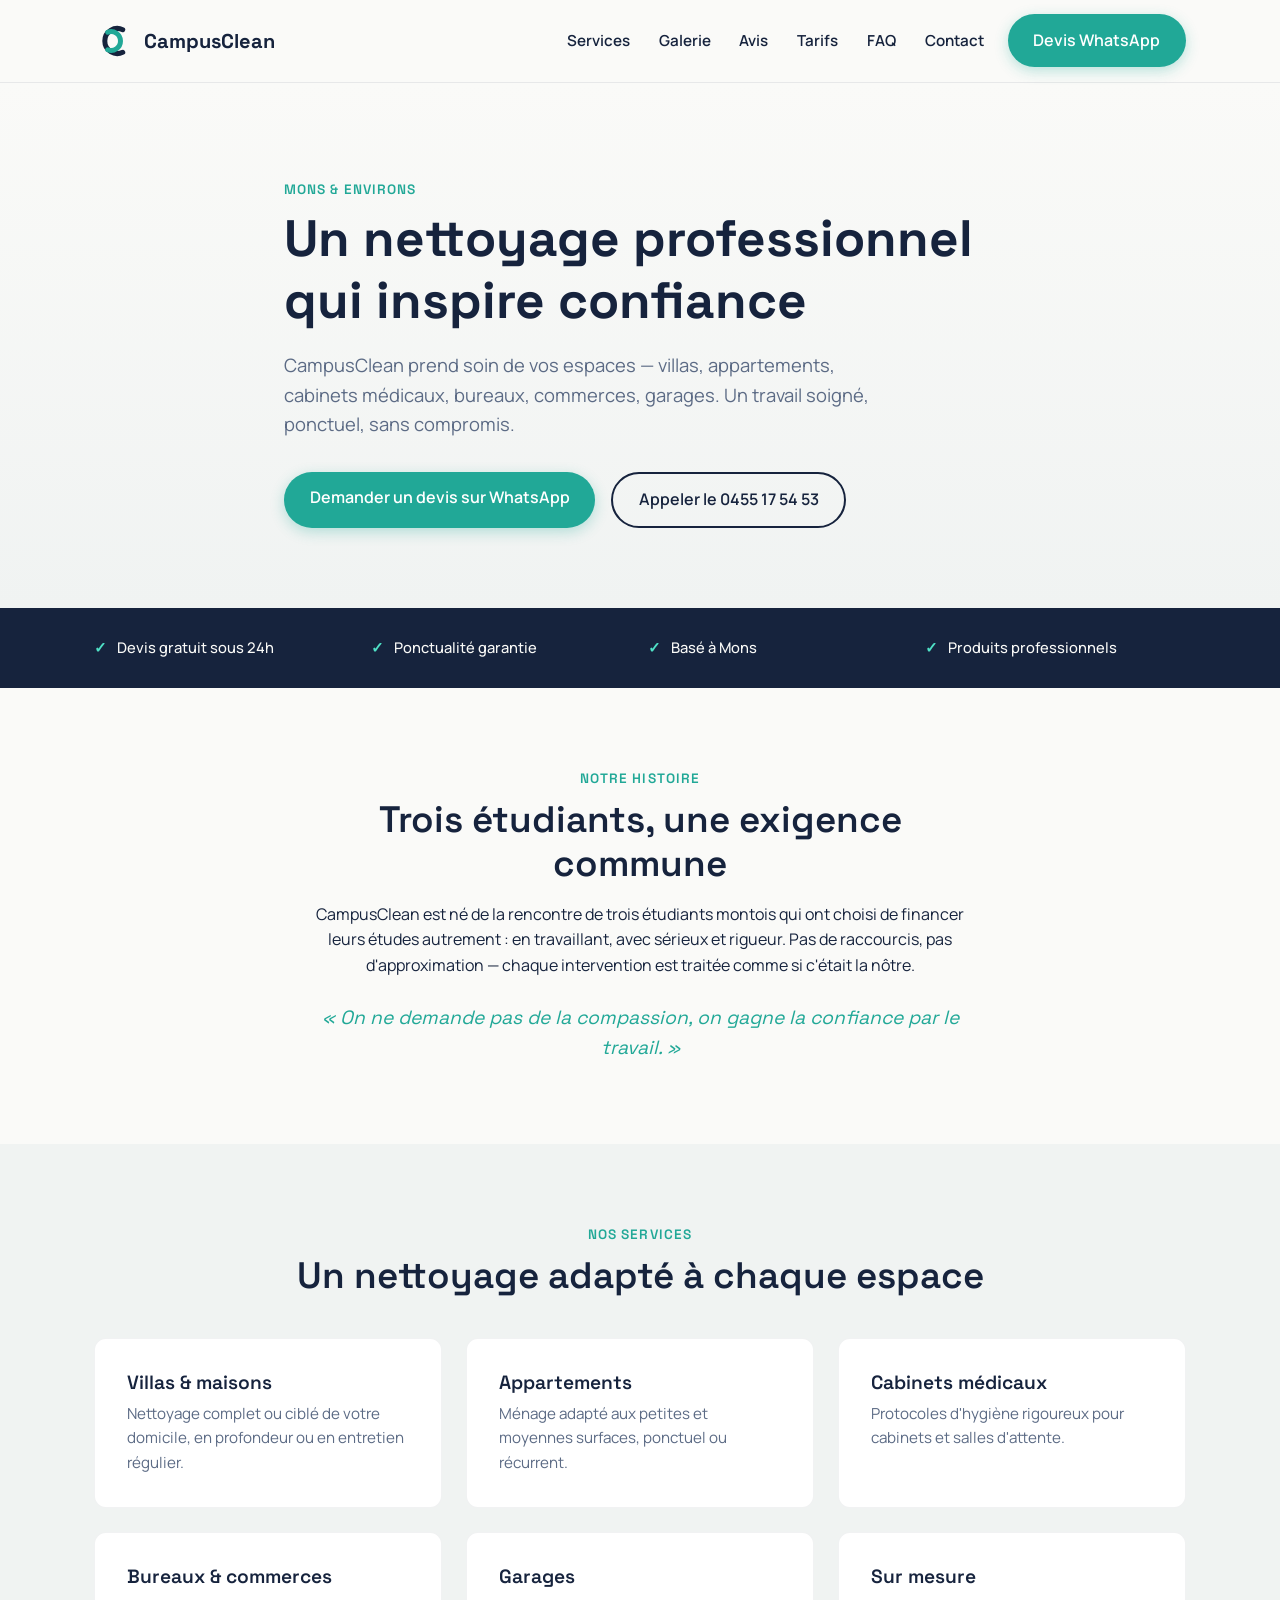
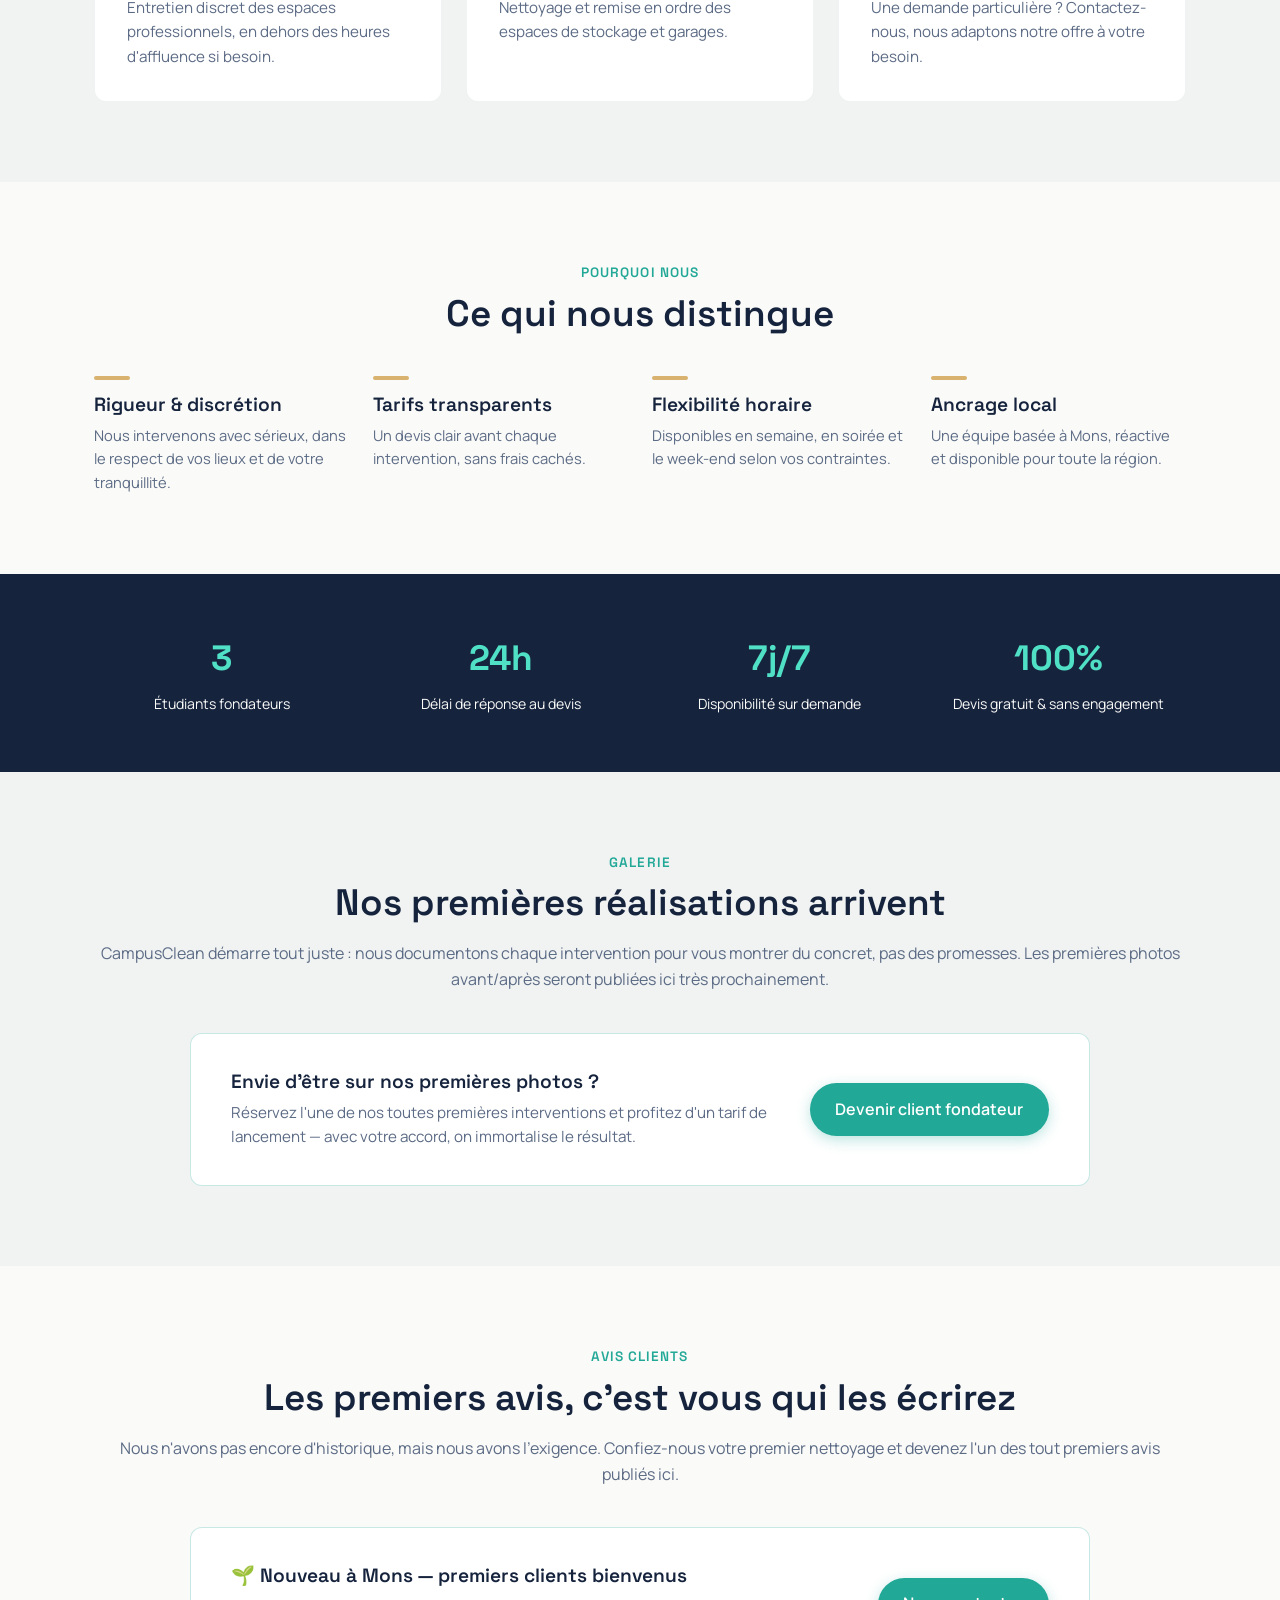
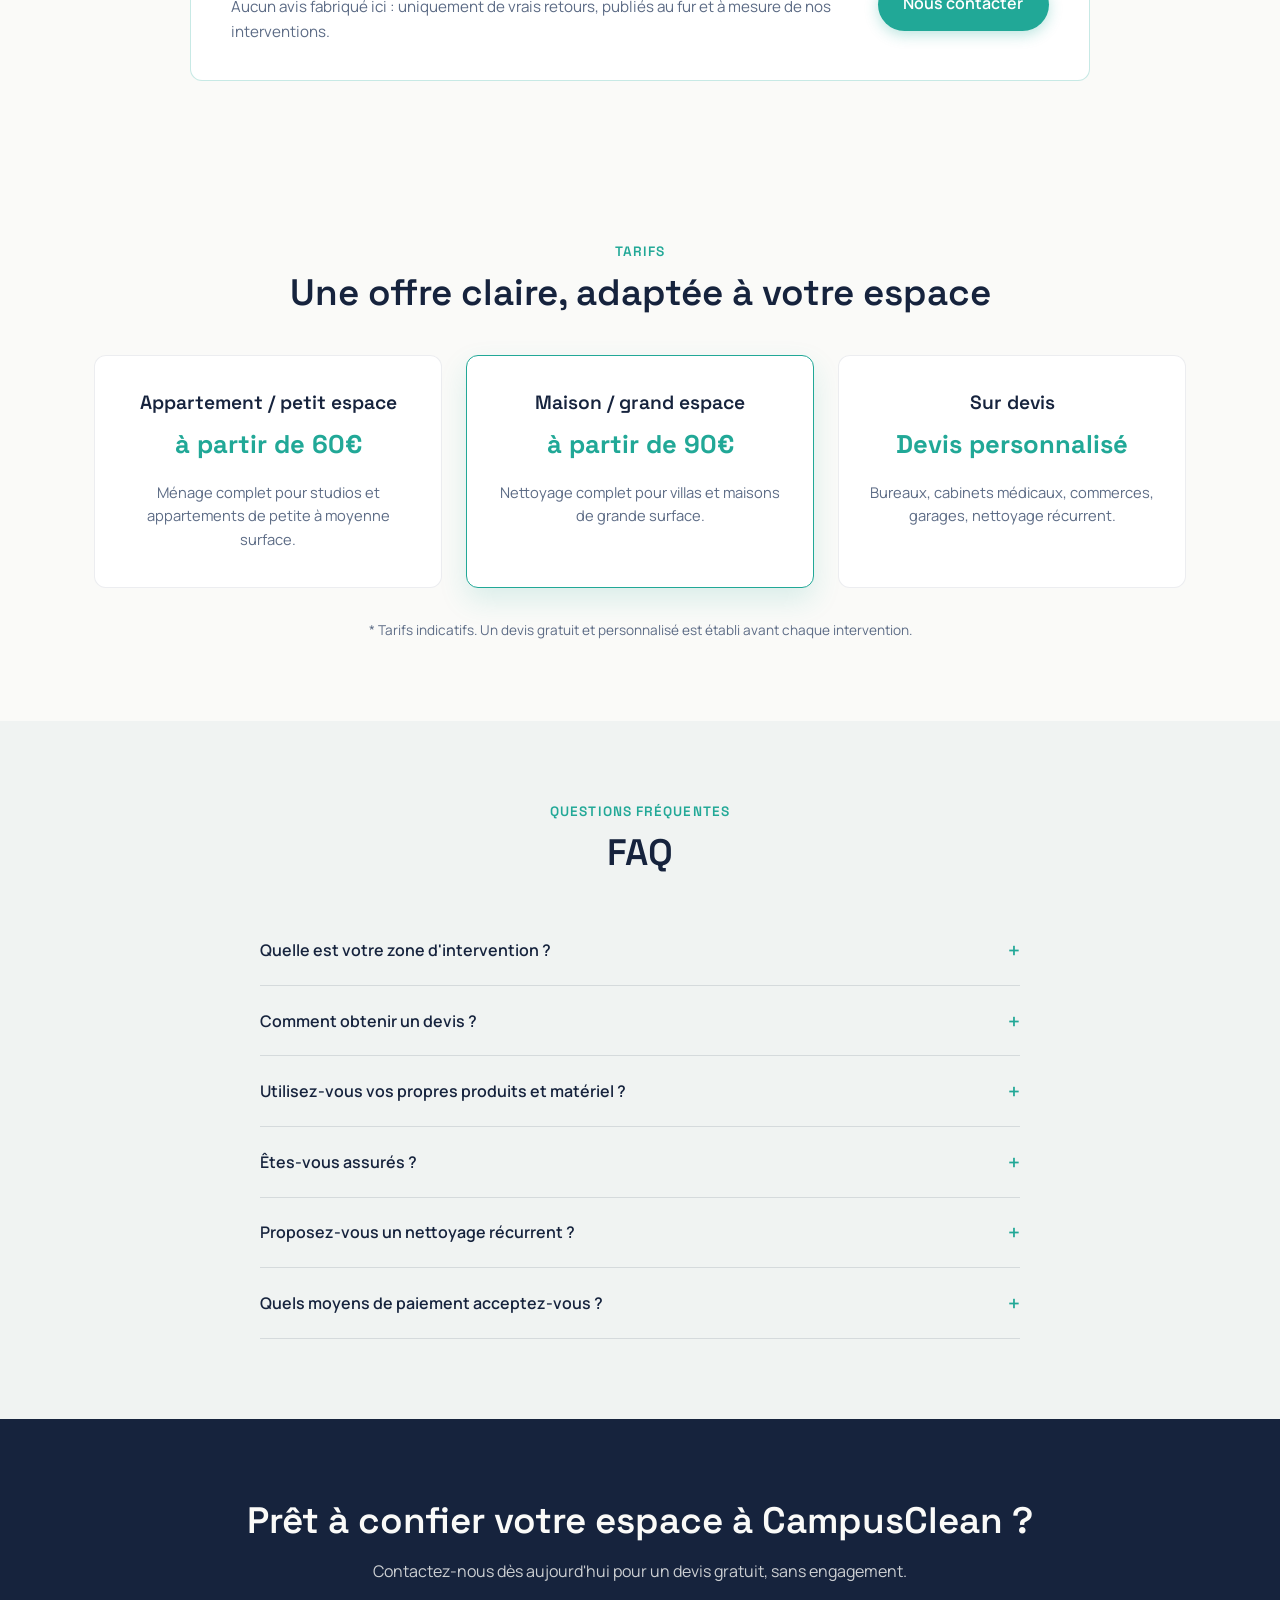
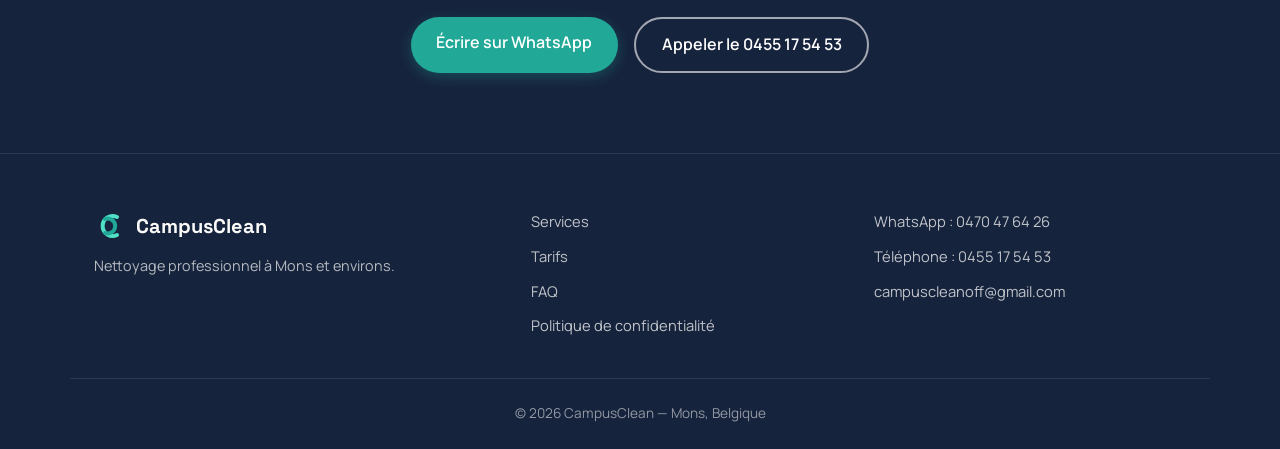
==== commit c0bf3cee: "Retire les mentions d'assurance RC professionnelle non souscrite L'activité vient de démarrer et cet" ====
--- a/index.html
+++ b/index.html
@@ -59,7 +59,7 @@
     <div class="container badges-grid">
       <div class="badge-item fade-in">
         <span class="badge-icon" aria-hidden="true">✓</span>
-        <span>Assurance RC professionnelle</span>
+        <span>Devis gratuit sous 24h</span>
       </div>
       <div class="badge-item fade-in">
         <span class="badge-icon" aria-hidden="true">✓</span>
@@ -267,7 +267,7 @@
             <span class="faq-icon" aria-hidden="true">+</span>
           </button>
           <div class="faq-answer">
-            <p>Oui, nous disposons d'une assurance responsabilité civile professionnelle couvrant nos interventions.</p>
+            <p>Nous venons de démarrer notre activité et travaillons actuellement à la mise en place de nos démarches administratives, dont une assurance responsabilité civile professionnelle. N'hésitez pas à nous contacter directement si ce point est important pour votre décision.</p>
           </div>
         </div>
         <div class="faq-item">
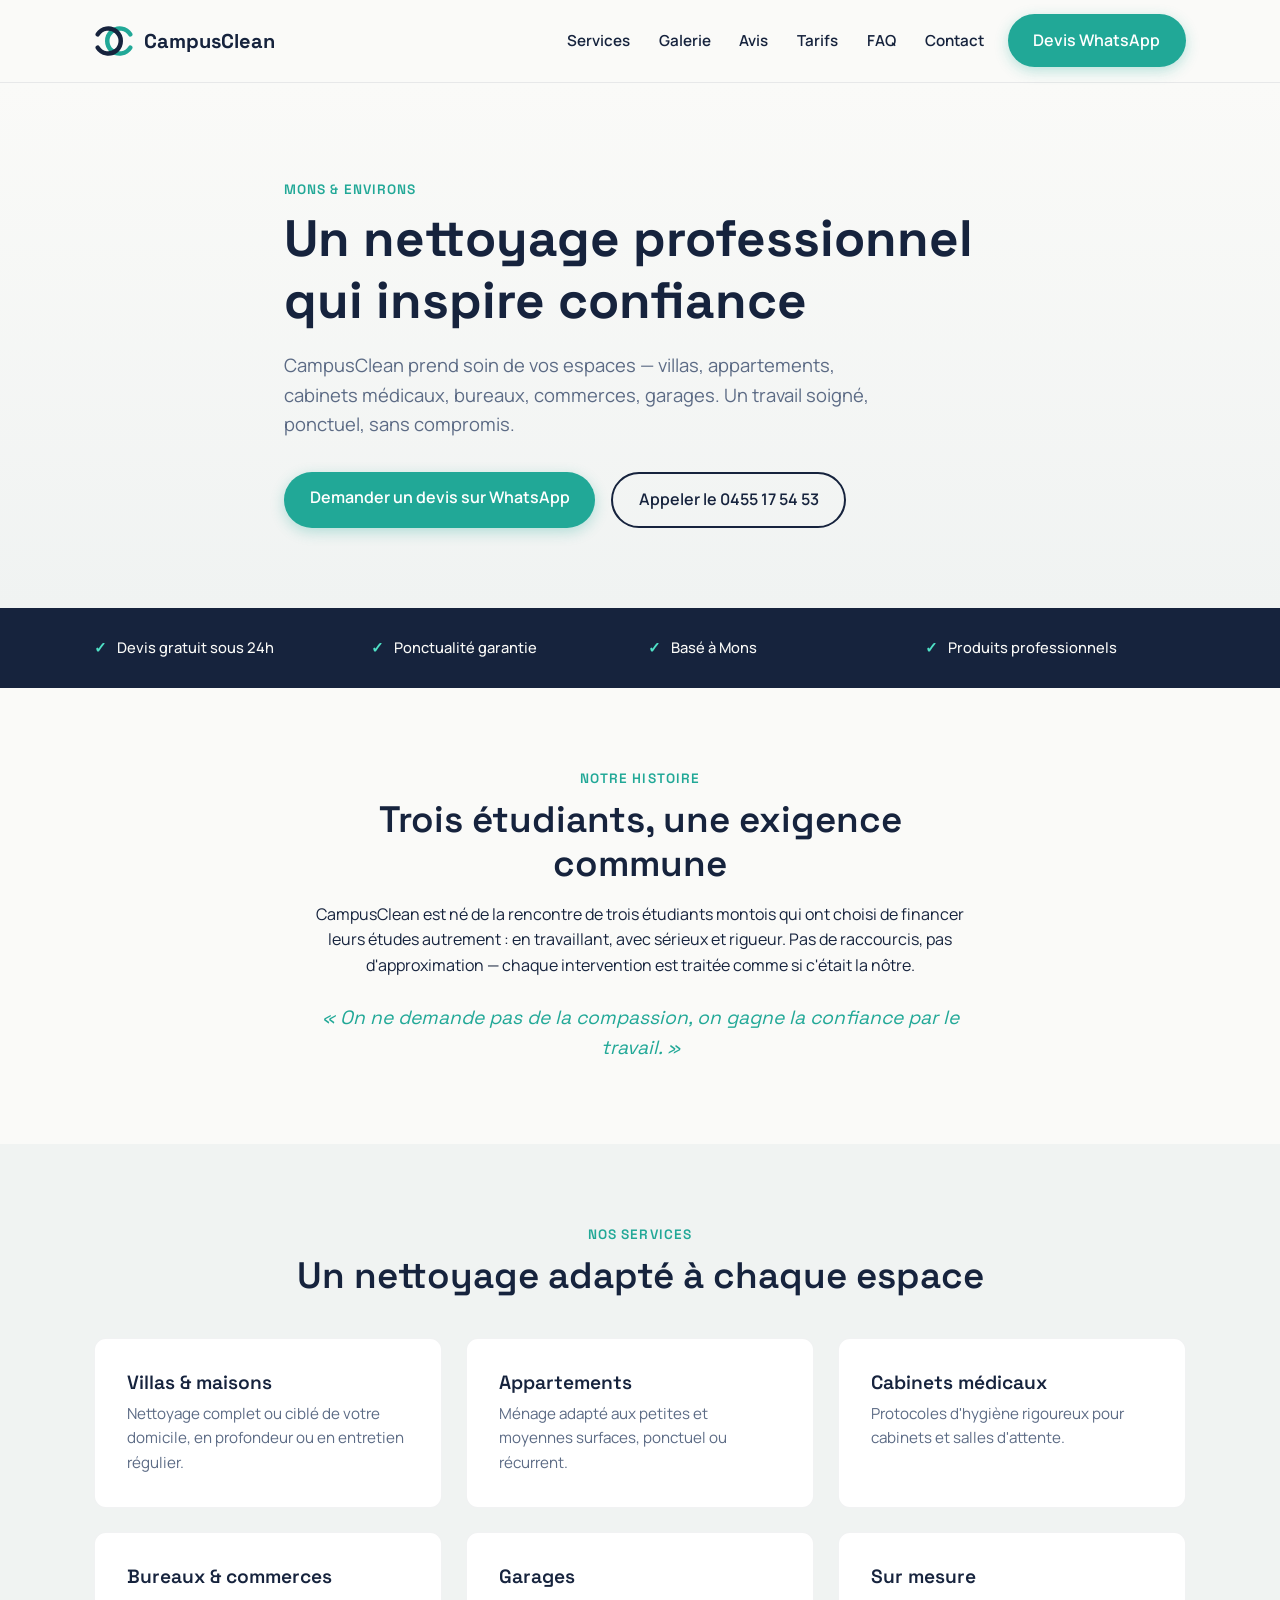
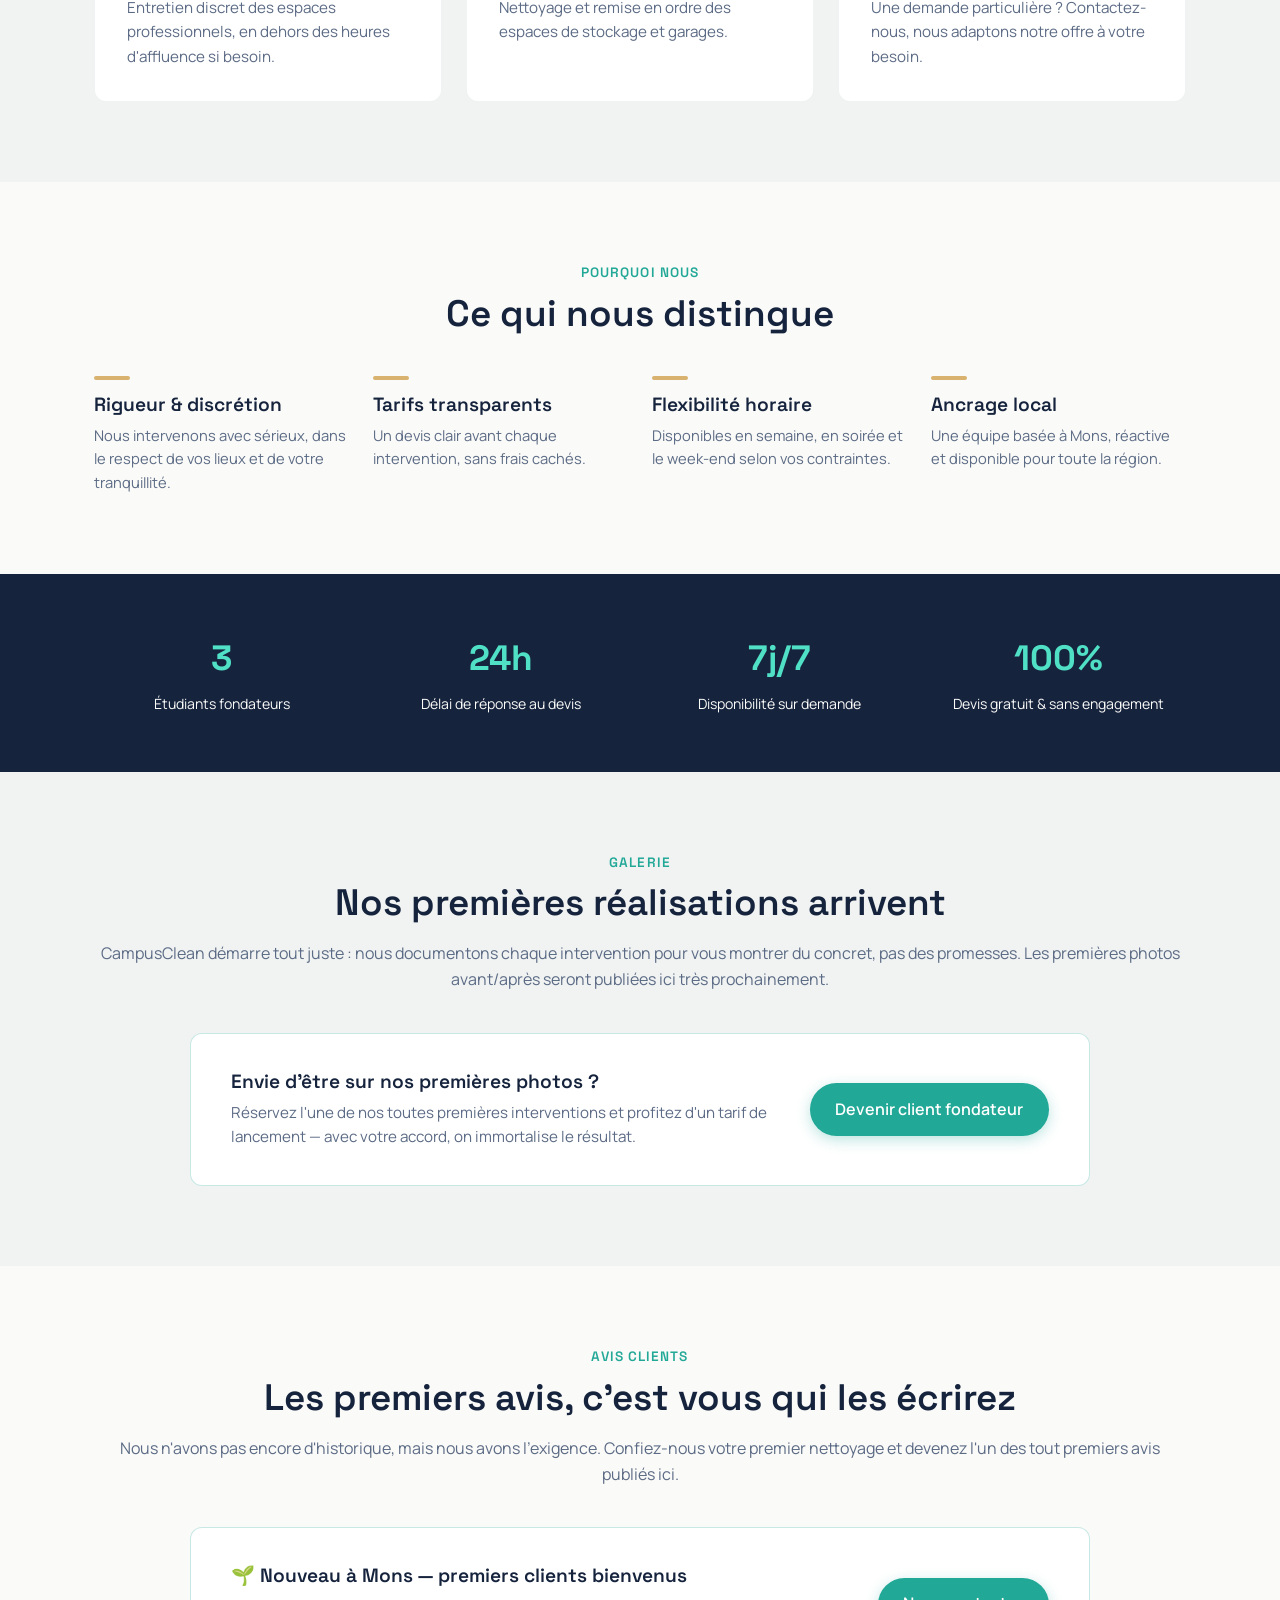
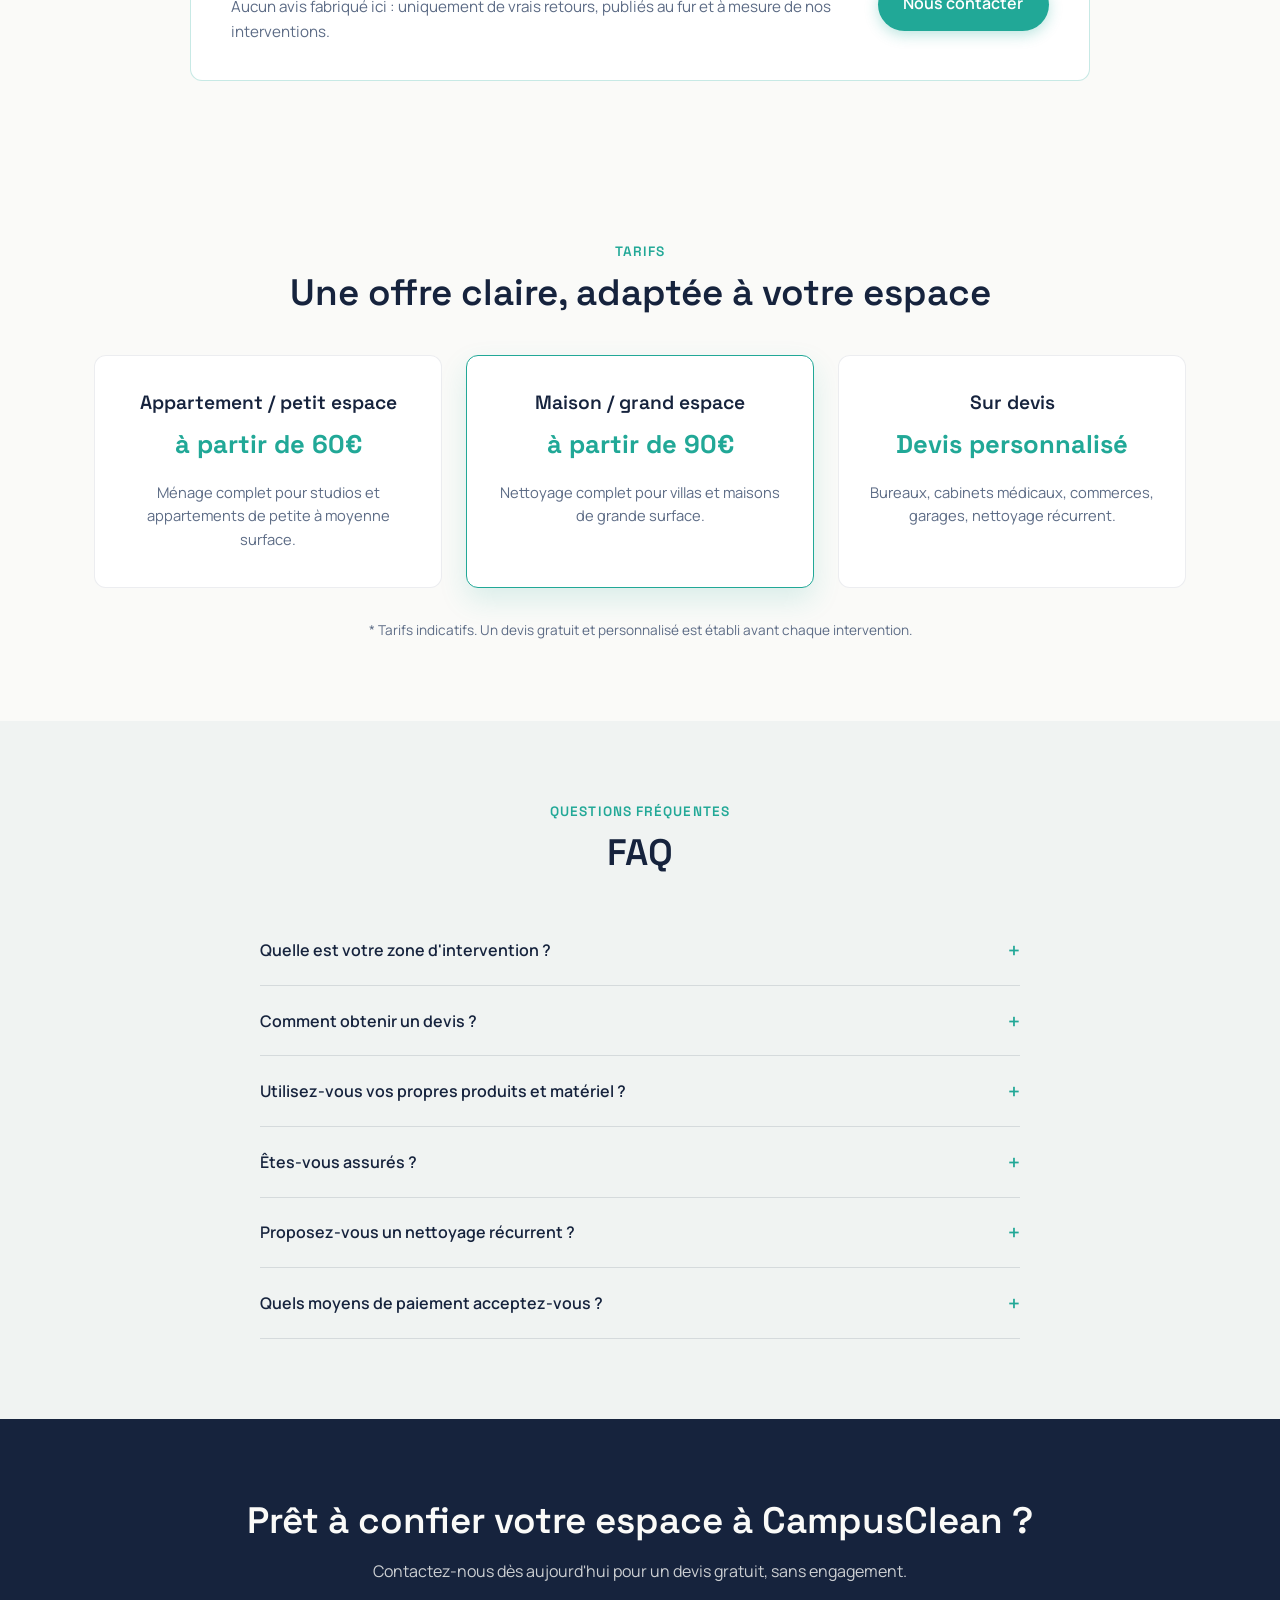
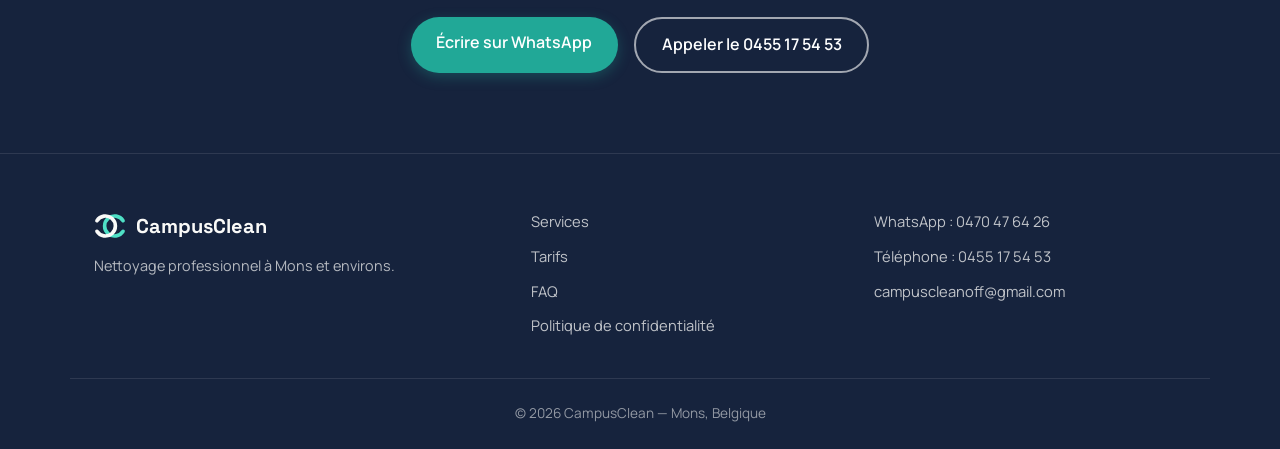
==== commit 74c99d7f: "Corrige le logo (deux C entrelacés) et ajoute la carte de visite Remplace le logo simplifié par le v" ====
--- a/index.html
+++ b/index.html
@@ -15,9 +15,11 @@
 <header class="site-header" id="top">
   <div class="container header-inner">
     <a href="#top" class="logo" aria-label="CampusClean — Accueil">
-      <svg class="logo-mark" viewBox="0 0 64 64" width="40" height="40" aria-hidden="true">
-        <path d="M46,14 A20,20 0 1,0 46,50" fill="none" stroke="#16233D" stroke-width="8" stroke-linecap="round"/>
-        <path d="M22,18 A15,15 0 1,1 22,46" fill="none" stroke="#21A897" stroke-width="8" stroke-linecap="round"/>
+      <svg class="logo-mark" viewBox="0 0 320 320" width="40" height="40" aria-hidden="true">
+        <g transform="translate(160,160)">
+          <path d="M130.80,52.99 A100,100 0 1,1 130.80,-52.99" fill="none" stroke="#21A897" stroke-width="36" stroke-linecap="round"/>
+          <path d="M-130.80,-52.99 A100,100 0 1,1 -130.80,52.99" fill="none" stroke="#16233D" stroke-width="36" stroke-linecap="round"/>
+        </g>
       </svg>
       <span class="logo-text">CampusClean</span>
     </a>
@@ -310,9 +312,11 @@
   <div class="container footer-inner">
     <div class="footer-brand">
       <a href="#top" class="logo" aria-label="CampusClean — Accueil">
-        <svg class="logo-mark" viewBox="0 0 64 64" width="32" height="32" aria-hidden="true">
-          <path d="M46,14 A20,20 0 1,0 46,50" fill="none" stroke="#4FE0C6" stroke-width="8" stroke-linecap="round"/>
-          <path d="M22,18 A15,15 0 1,1 22,46" fill="none" stroke="#21A897" stroke-width="8" stroke-linecap="round"/>
+        <svg class="logo-mark" viewBox="0 0 320 320" width="32" height="32" aria-hidden="true">
+          <g transform="translate(160,160)">
+            <path d="M130.80,52.99 A100,100 0 1,1 130.80,-52.99" fill="none" stroke="#4FE0C6" stroke-width="36" stroke-linecap="round"/>
+            <path d="M-130.80,-52.99 A100,100 0 1,1 -130.80,52.99" fill="none" stroke="#FAFAF8" stroke-width="36" stroke-linecap="round"/>
+          </g>
         </svg>
         <span class="logo-text logo-text-light">CampusClean</span>
       </a>
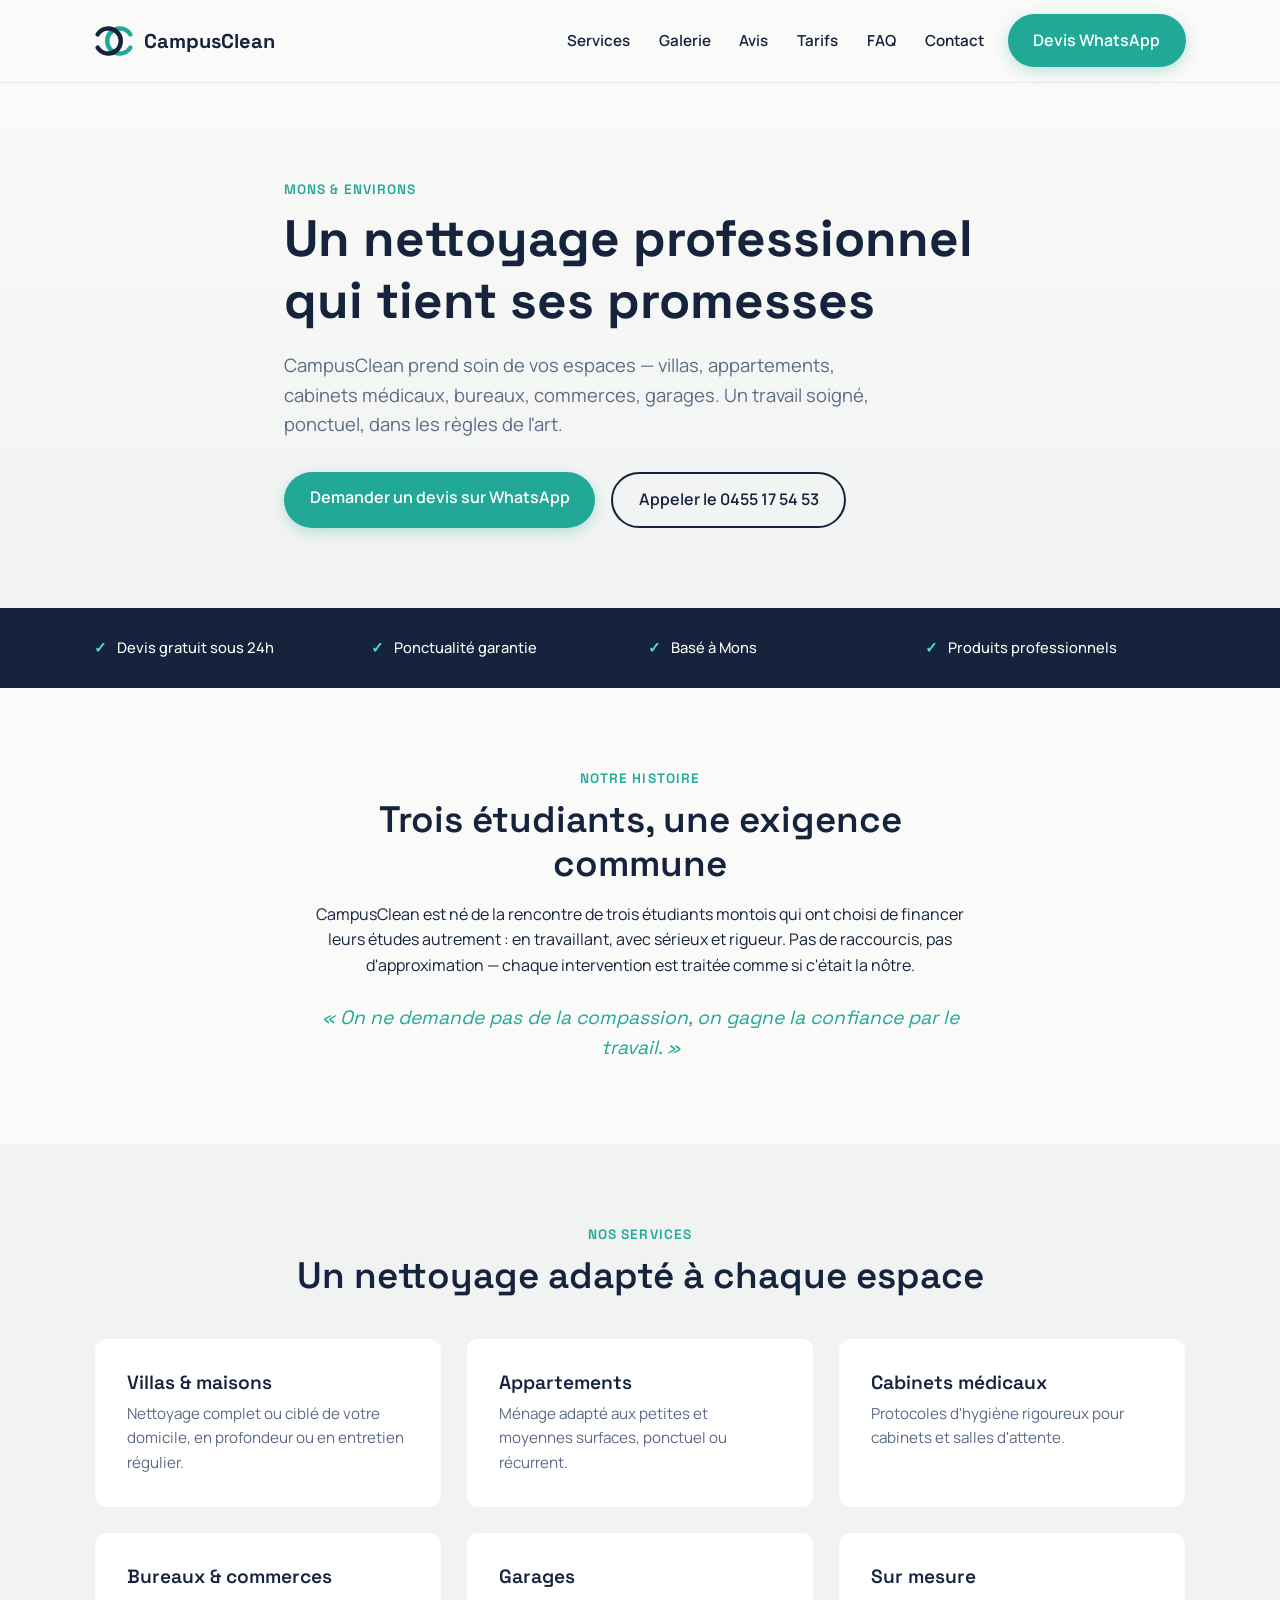
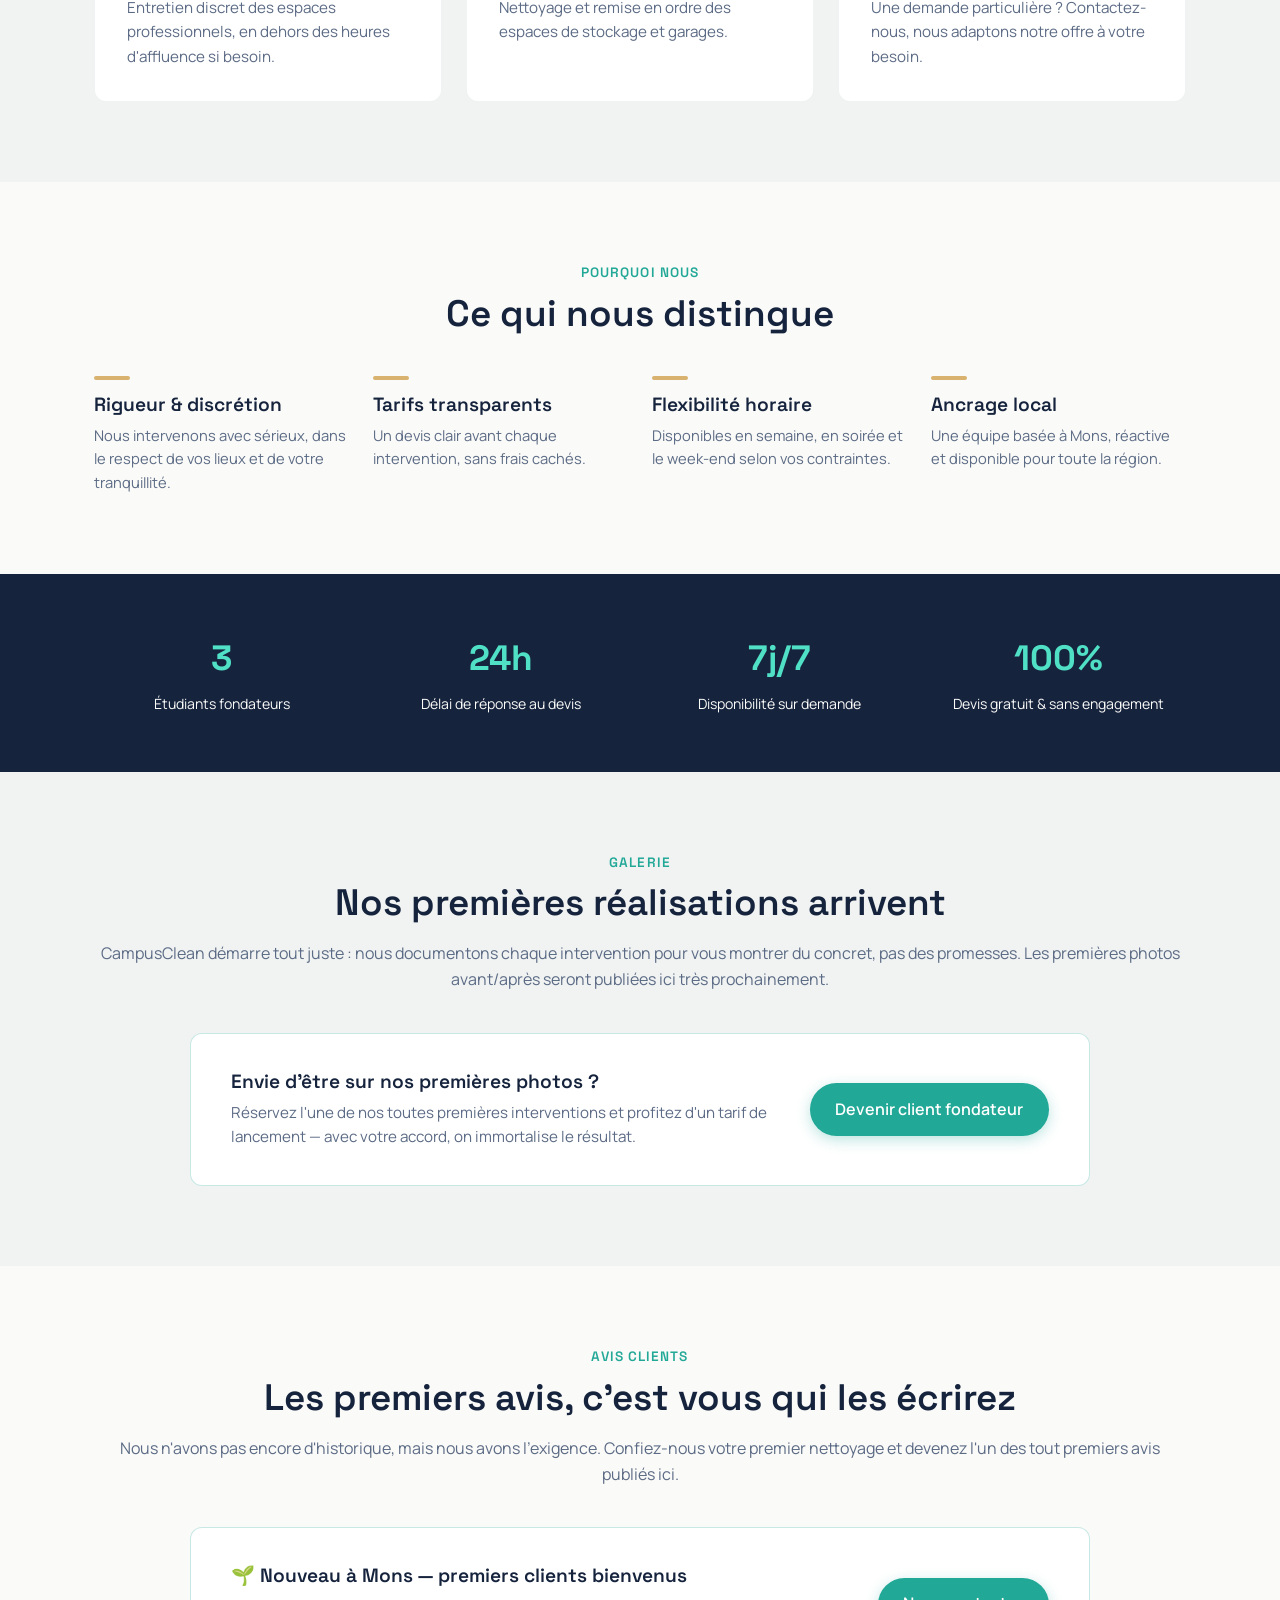
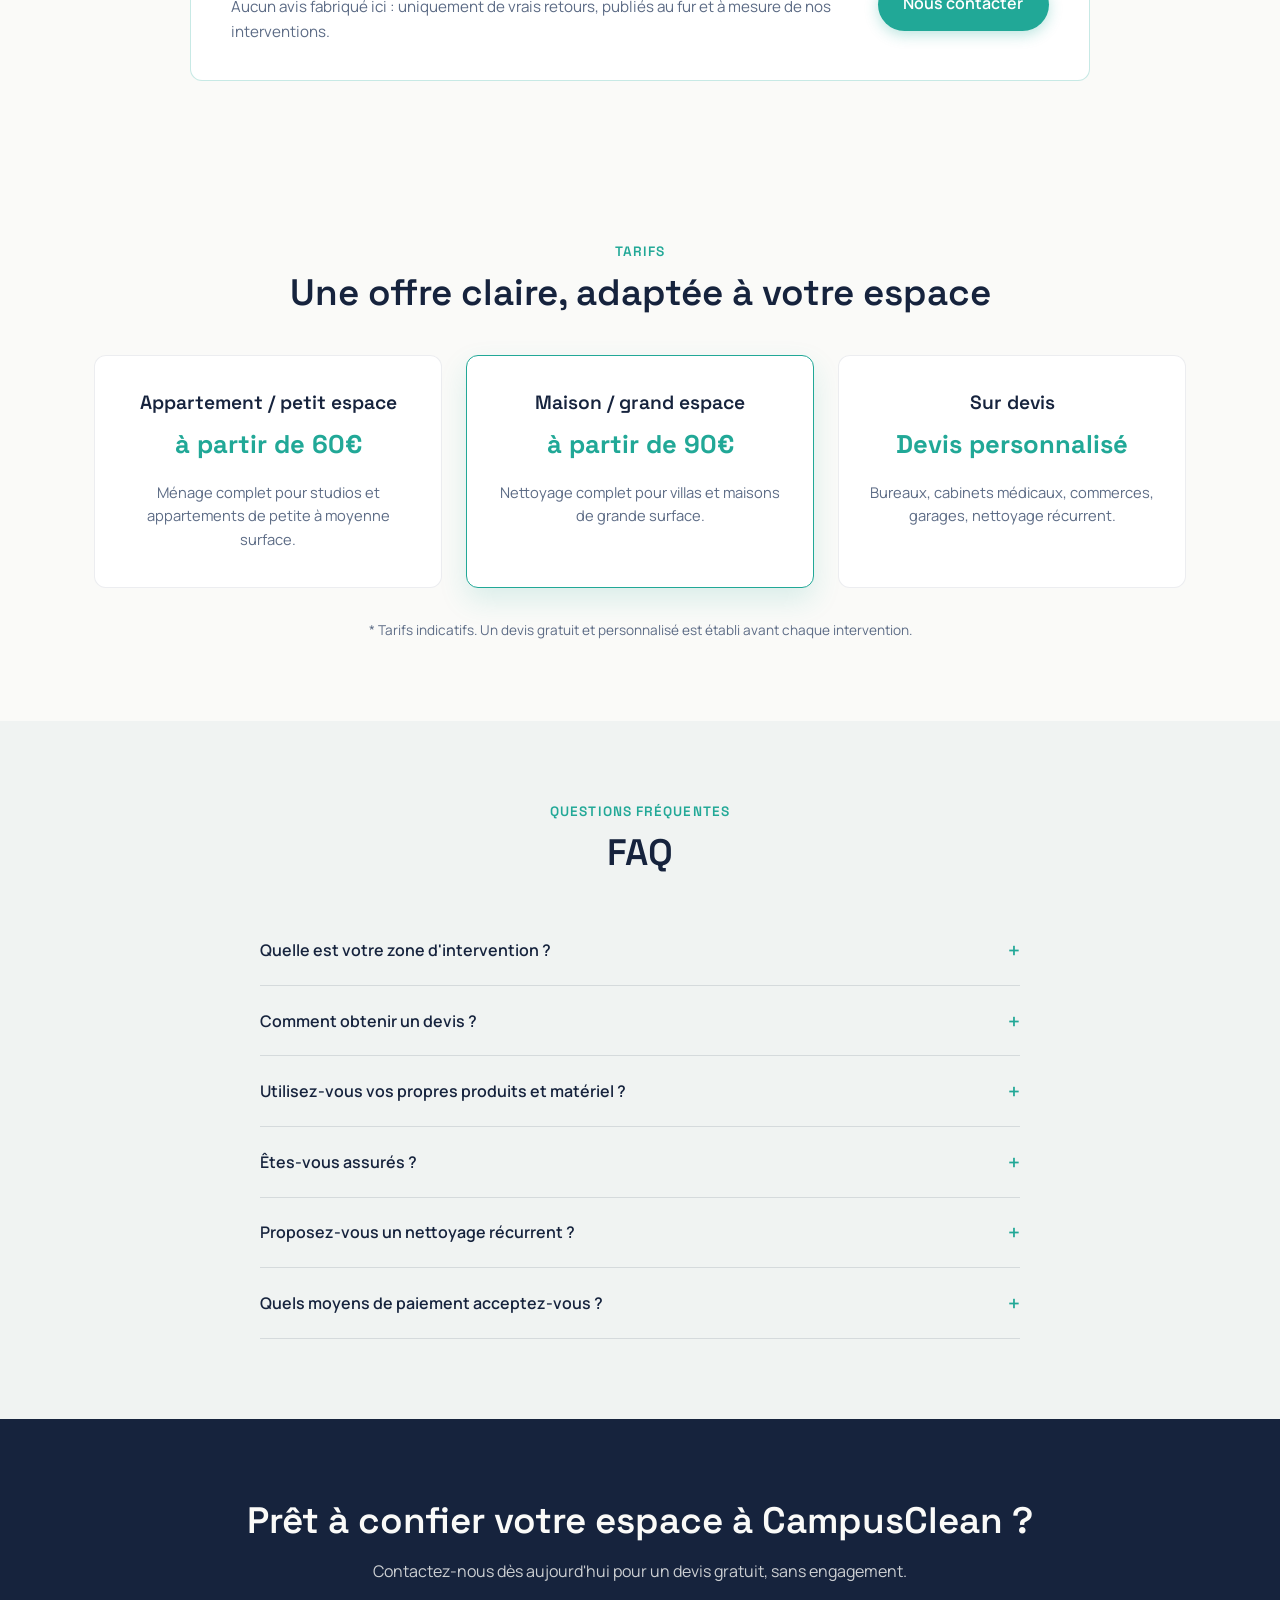
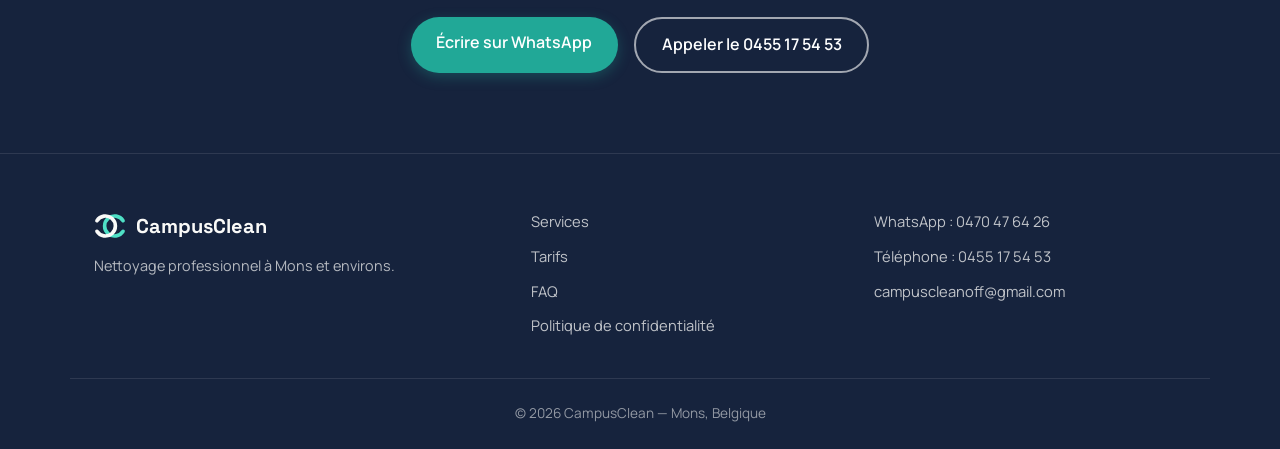
==== commit 09be73d4: "Reformule le titre et l'accroche du hero "Qui inspire confiance" et "sans compromis" sonnaient respe" ====
--- a/index.html
+++ b/index.html
@@ -47,8 +47,8 @@
   <section class="hero">
     <div class="container hero-inner">
       <p class="eyebrow">Mons &amp; environs</p>
-      <h1>Un nettoyage professionnel qui inspire confiance</h1>
-      <p class="hero-lead">CampusClean prend soin de vos espaces — villas, appartements, cabinets médicaux, bureaux, commerces, garages. Un travail soigné, ponctuel, sans compromis.</p>
+      <h1>Un nettoyage professionnel qui tient ses promesses</h1>
+      <p class="hero-lead">CampusClean prend soin de vos espaces — villas, appartements, cabinets médicaux, bureaux, commerces, garages. Un travail soigné, ponctuel, dans les règles de l'art.</p>
       <div class="hero-actions">
         <a href="https://wa.me/32470476426" target="_blank" rel="noopener" class="btn btn-primary">Demander un devis sur WhatsApp</a>
         <a href="tel:+32455175453" class="btn btn-ghost">Appeler le 0455 17 54 53</a>
